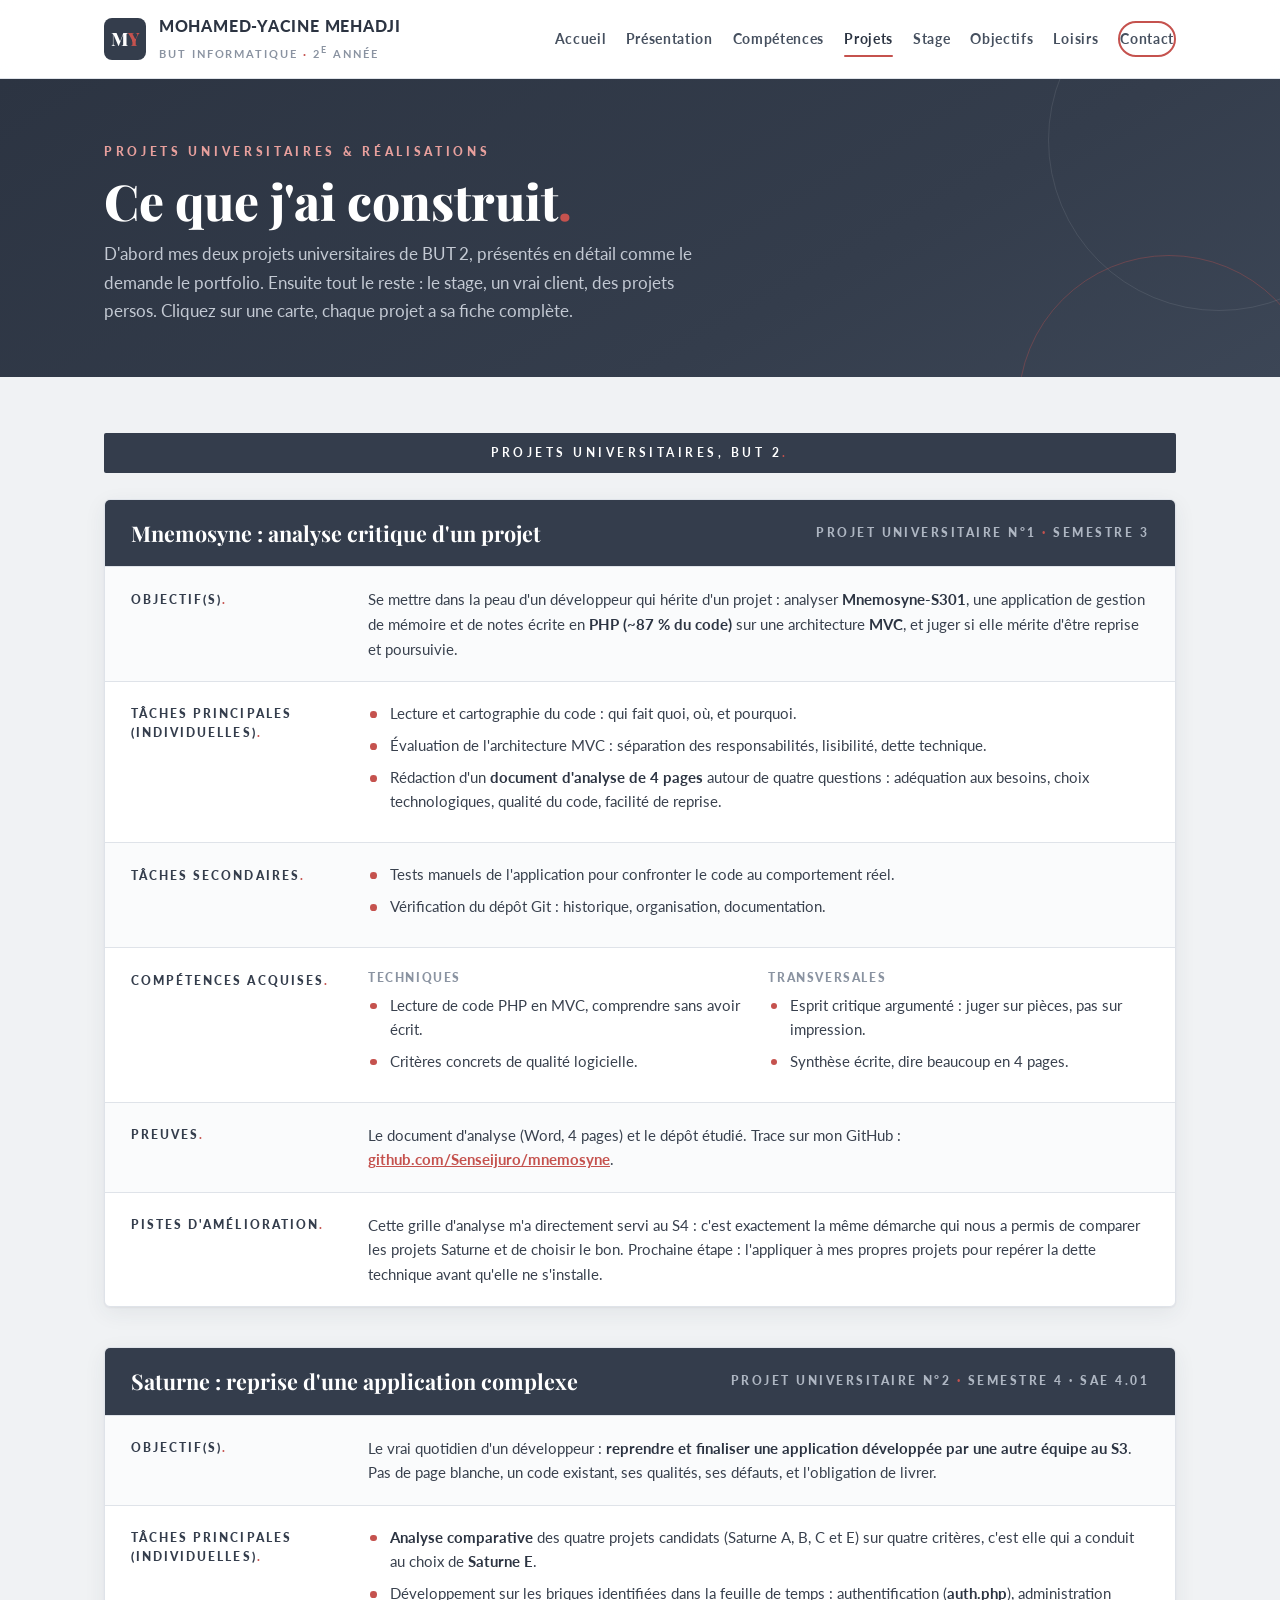
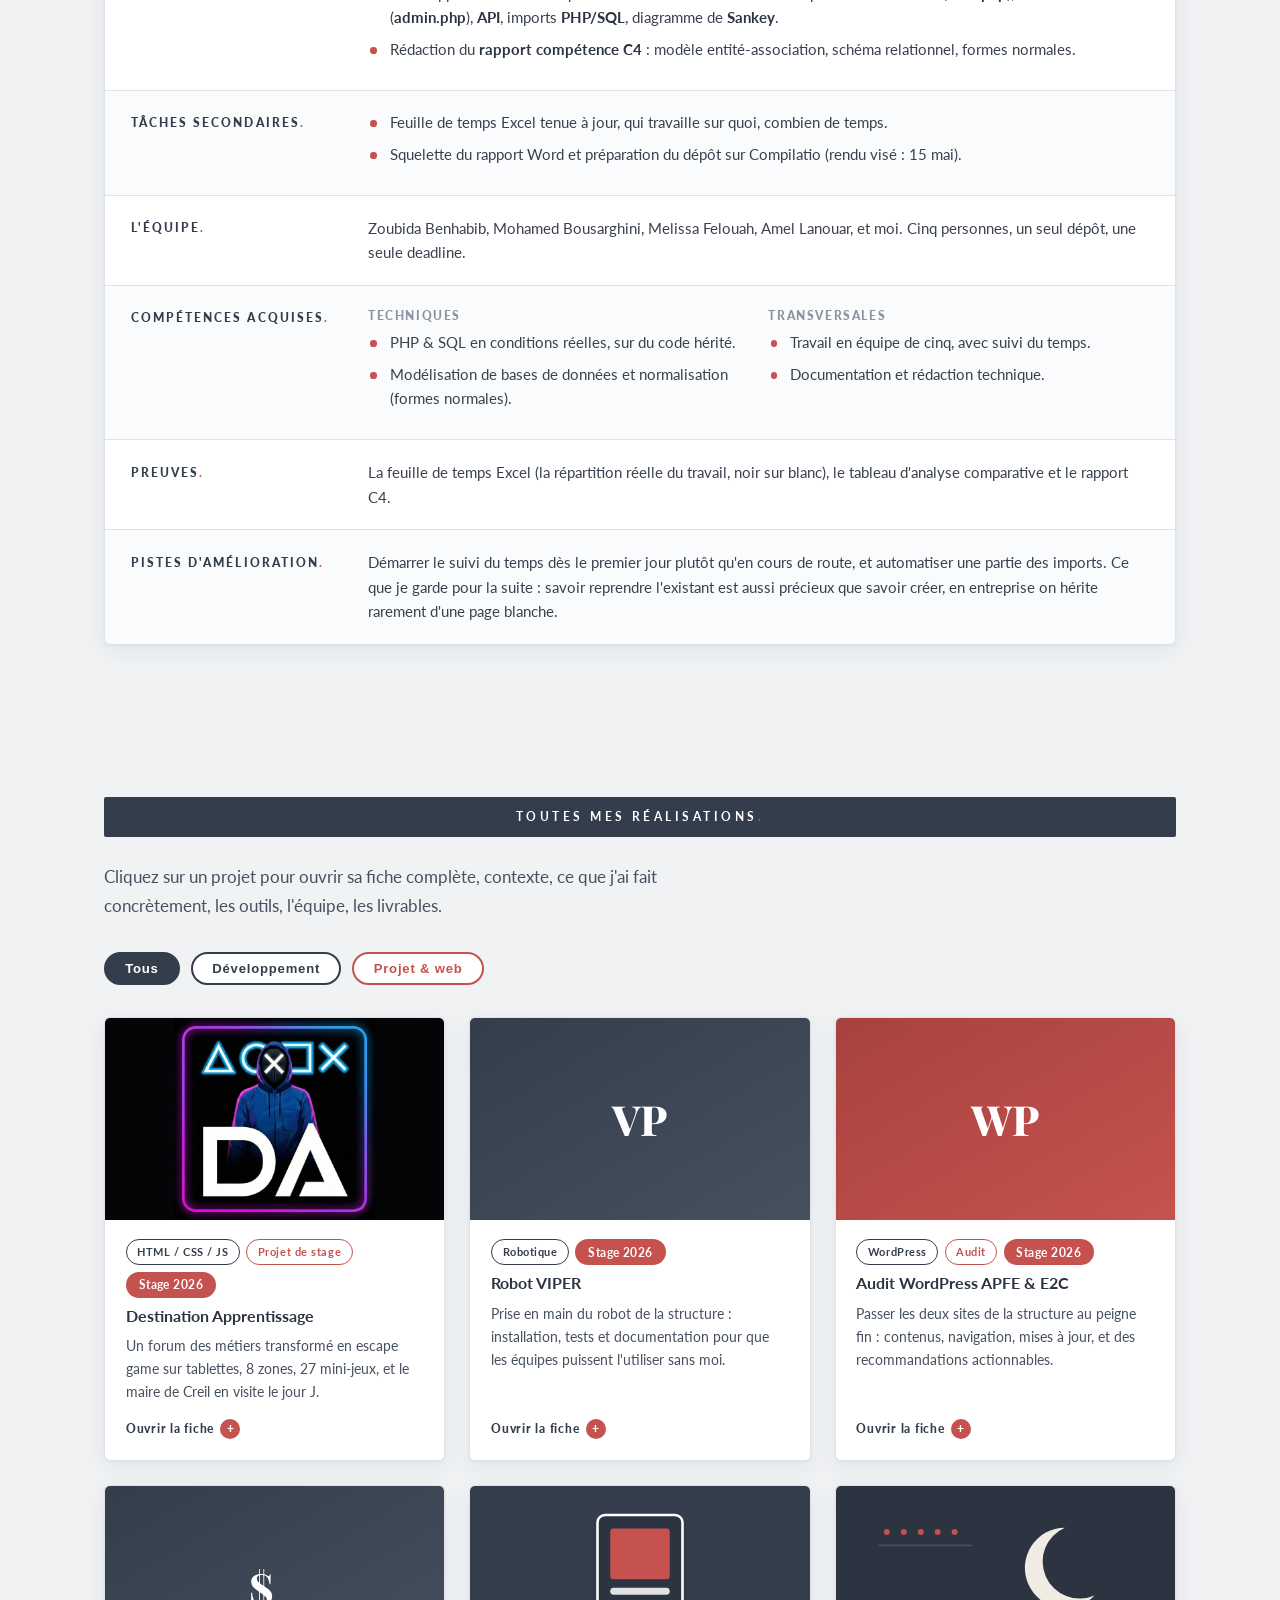
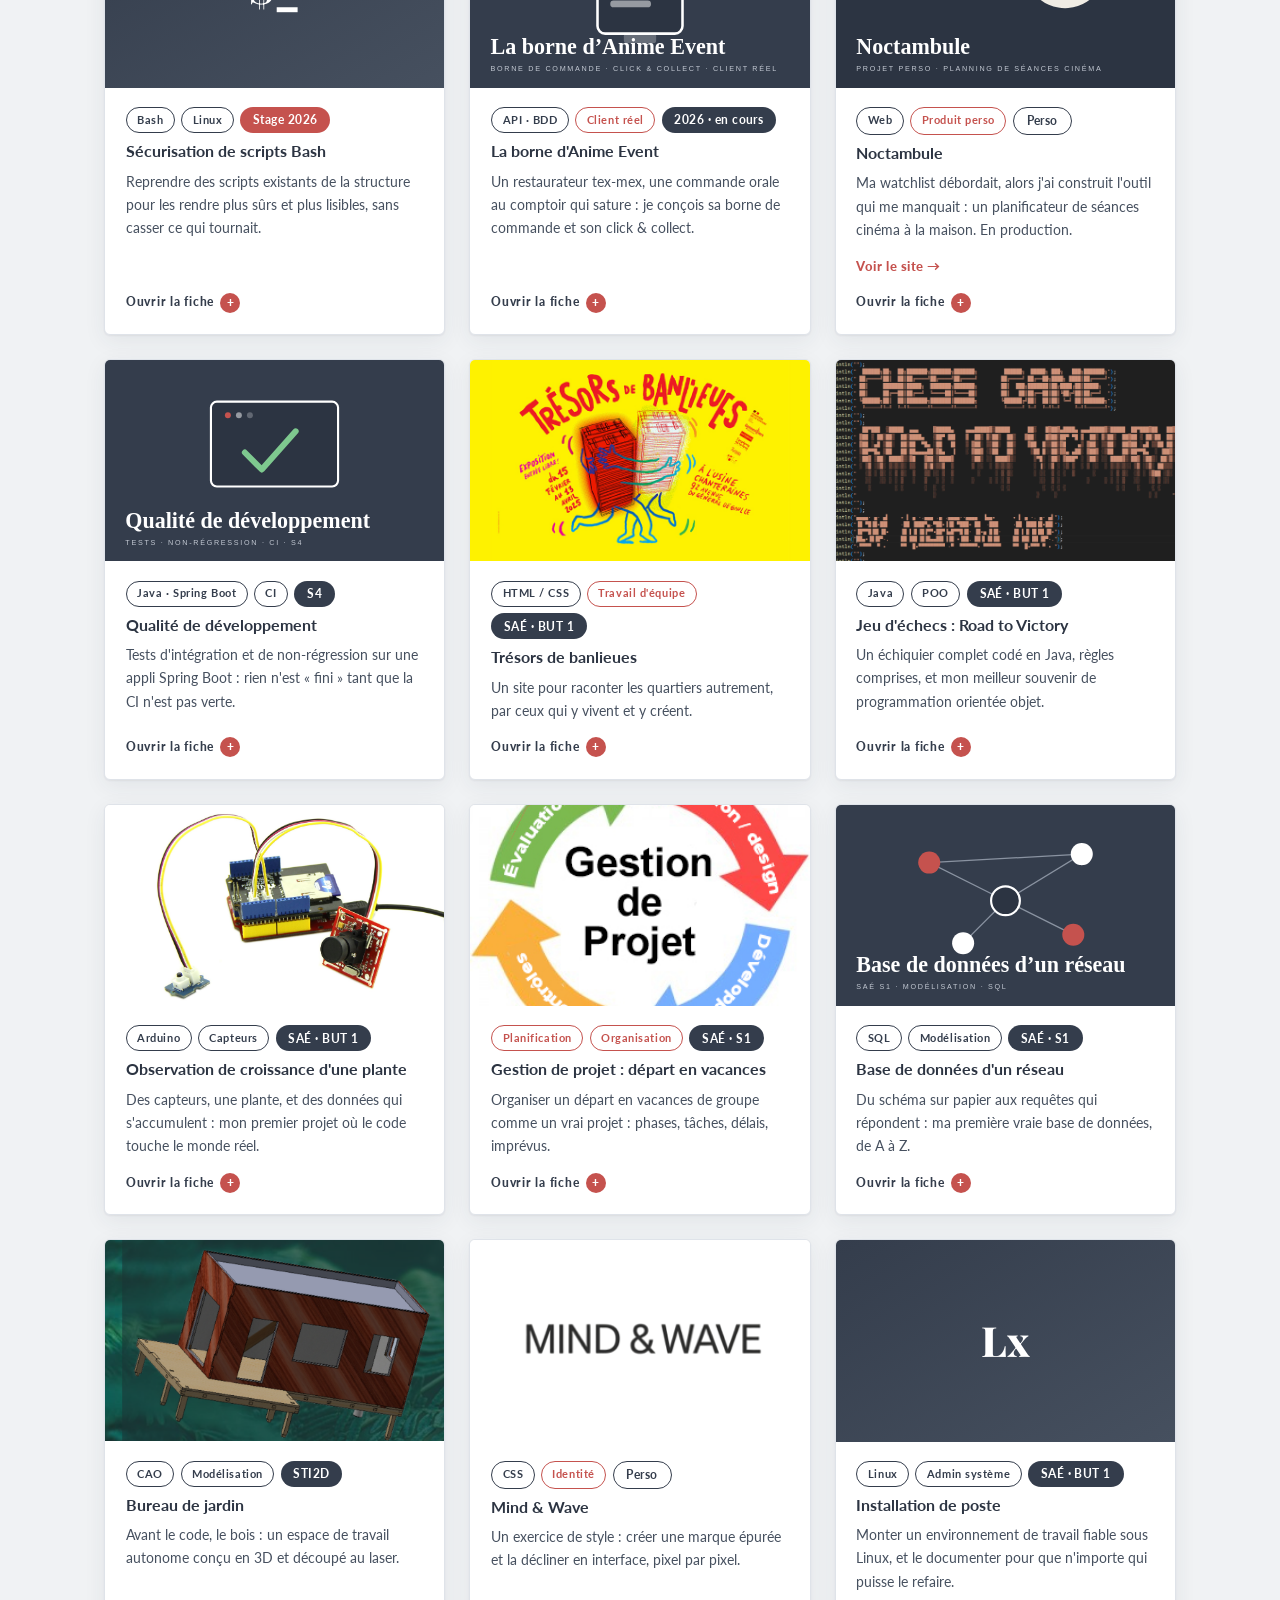
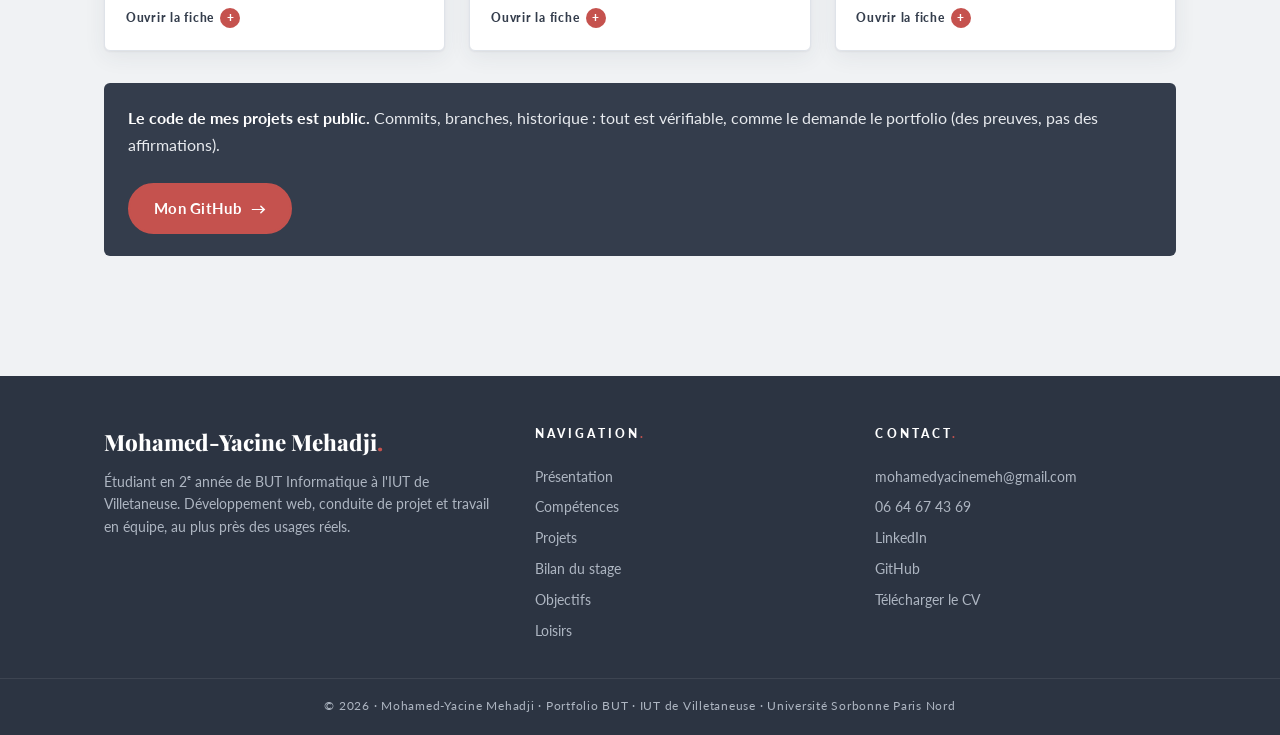
==== pages/projets.html @ 44f33167 "Add files via upload" ====
<!DOCTYPE html>
<html lang="fr">
<head>
  <meta charset="UTF-8">
  <meta name="viewport" content="width=device-width, initial-scale=1.0">
  <title>Projets, Mohamed-Yacine Mehadji</title>
  <meta name="description" content="Projets universitaires de BUT 2 (Mnemosyne, Saturne), stage E2C Destination Apprentissage, projet client Anime Event, Noctambule et toutes les réalisations de Mohamed-Yacine Mehadji.">
  <link rel="icon" type="image/png" href="../assets/img/logo-my.png">
  <link rel="stylesheet" href="../css/base.css">
  <link rel="stylesheet" href="../css/layout.css">
  <link rel="stylesheet" href="../css/pages.css">
</head>
<body data-page="projets">

  <nav class="nav">
    <div class="nav-inner">
      <a class="brand" href="../index.html">
        <span class="brand-mark">M<i>Y</i></span>
        <span>
          <span class="brand-name">MOHAMED-YACINE MEHADJI</span><br>
          <span class="brand-sub">BUT Informatique <em>·</em> 2<sup>e</sup> année</span>
        </span>
      </a>
      <button class="burger" aria-label="Ouvrir le menu"><span></span><span></span><span></span></button>
      <div class="nav-links">
        <a href="../index.html" data-link="accueil">Accueil</a>
        <a href="presentation.html" data-link="presentation">Présentation</a>
        <a href="competences.html" data-link="competences">Compétences</a>
        <a href="projets.html" data-link="projets">Projets</a>
        <a href="stage.html" data-link="stage">Stage</a>
        <a href="objectifs.html" data-link="objectifs">Objectifs</a>
        <a href="loisirs.html" data-link="loisirs">Loisirs</a>
        <a href="contact.html" class="nav-cta" data-link="contact">Contact</a>
      </div>
    </div>
  </nav>

  <header class="page-hero">
    <div class="wrap">
      <p class="eyebrow">Projets universitaires &amp; réalisations</p>
      <h1>Ce que j'ai construit<i>.</i></h1>
      <p class="lede">D'abord mes deux projets universitaires de BUT 2, présentés en détail comme le demande le portfolio. Ensuite tout le reste : le stage, un vrai client, des projets persos. Cliquez sur une carte, chaque projet a sa fiche complète.</p>
    </div>
  </header>

  <!-- ================= PROJETS UNIVERSITAIRES ================= -->
  <section class="section">
    <div class="wrap">
      <div class="bar reveal">Projets universitaires, BUT 2<i>.</i></div>

      <!-- ===== DOSSIER 1, S3 : MNEMOSYNE ===== -->
      <article class="dossier reveal">
        <div class="dossier-head">
          <h3>Mnemosyne : analyse critique d'un projet</h3>
          <span class="meta">Projet universitaire n°1 <i>·</i> Semestre 3</span>
        </div>
        <div class="drow">
          <div class="dlabel">Objectif(s)<i>.</i></div>
          <div class="dval">Se mettre dans la peau d'un développeur qui hérite d'un projet : analyser <b>Mnemosyne-S301</b>, une application de gestion de mémoire et de notes écrite en <b>PHP (~87 % du code)</b> sur une architecture <b>MVC</b>, et juger si elle mérite d'être reprise et poursuivie.</div>
        </div>
        <div class="drow">
          <div class="dlabel">Tâches principales<br>(individuelles)<i>.</i></div>
          <div class="dval">
            <ul class="dots">
              <li>Lecture et cartographie du code : qui fait quoi, où, et pourquoi.</li>
              <li>Évaluation de l'architecture MVC : séparation des responsabilités, lisibilité, dette technique.</li>
              <li>Rédaction d'un <b>document d'analyse de 4 pages</b> autour de quatre questions : adéquation aux besoins, choix technologiques, qualité du code, facilité de reprise.</li>
            </ul>
          </div>
        </div>
        <div class="drow">
          <div class="dlabel">Tâches secondaires<i>.</i></div>
          <div class="dval">
            <ul class="dots">
              <li>Tests manuels de l'application pour confronter le code au comportement réel.</li>
              <li>Vérification du dépôt Git : historique, organisation, documentation.</li>
            </ul>
          </div>
        </div>
        <div class="drow">
          <div class="dlabel">Compétences acquises<i>.</i></div>
          <div class="dval">
            <div class="cols">
              <div>
                <h4>Techniques</h4>
                <ul class="dots">
                  <li>Lecture de code PHP en MVC, comprendre sans avoir écrit.</li>
                  <li>Critères concrets de qualité logicielle.</li>
                </ul>
              </div>
              <div>
                <h4>Transversales</h4>
                <ul class="dots">
                  <li>Esprit critique argumenté : juger sur pièces, pas sur impression.</li>
                  <li>Synthèse écrite, dire beaucoup en 4 pages.</li>
                </ul>
              </div>
            </div>
          </div>
        </div>
        <div class="drow">
          <div class="dlabel">Preuves<i>.</i></div>
          <div class="dval">Le document d'analyse (Word, 4 pages) et le dépôt étudié. Trace sur mon GitHub : <a href="https://github.com/Senseijuro/mnemosyne" target="_blank" rel="noopener" style="color:var(--red); font-weight:700; text-decoration:underline;">github.com/Senseijuro/mnemosyne</a>.</div>
        </div>
        <div class="drow">
          <div class="dlabel">Pistes d'amélioration<i>.</i></div>
          <div class="dval">Cette grille d'analyse m'a directement servi au S4 : c'est exactement la même démarche qui nous a permis de comparer les projets Saturne et de choisir le bon. Prochaine étape : l'appliquer à mes propres projets pour repérer la dette technique avant qu'elle ne s'installe.</div>
        </div>
      </article>

      <!-- ===== DOSSIER 2, S4 : SATURNE ===== -->
      <article class="dossier reveal">
        <div class="dossier-head">
          <h3>Saturne : reprise d'une application complexe</h3>
          <span class="meta">Projet universitaire n°2 <i>·</i> Semestre 4 · SAE 4.01</span>
        </div>
        <div class="drow">
          <div class="dlabel">Objectif(s)<i>.</i></div>
          <div class="dval">Le vrai quotidien d'un développeur : <b>reprendre et finaliser une application développée par une autre équipe au S3</b>. Pas de page blanche, un code existant, ses qualités, ses défauts, et l'obligation de livrer.</div>
        </div>
        <div class="drow">
          <div class="dlabel">Tâches principales<br>(individuelles)<i>.</i></div>
          <div class="dval">
            <!-- À personnaliser : ne garder ici que TES tâches individuelles réelles (cf. feuille de temps) -->
            <ul class="dots">
              <li><b>Analyse comparative</b> des quatre projets candidats (Saturne A, B, C et E) sur quatre critères, c'est elle qui a conduit au choix de <b>Saturne E</b>.</li>
              <li>Développement sur les briques identifiées dans la feuille de temps : authentification (<b>auth.php</b>), administration (<b>admin.php</b>), <b>API</b>, imports <b>PHP/SQL</b>, diagramme de <b>Sankey</b>.</li>
              <li>Rédaction du <b>rapport compétence C4</b> : modèle entité-association, schéma relationnel, formes normales.</li>
            </ul>
          </div>
        </div>
        <div class="drow">
          <div class="dlabel">Tâches secondaires<i>.</i></div>
          <div class="dval">
            <ul class="dots">
              <li>Feuille de temps Excel tenue à jour, qui travaille sur quoi, combien de temps.</li>
              <li>Squelette du rapport Word et préparation du dépôt sur Compilatio (rendu visé : 15 mai).</li>
            </ul>
          </div>
        </div>
        <div class="drow">
          <div class="dlabel">L'équipe<i>.</i></div>
          <div class="dval">Zoubida Benhabib, Mohamed Bousarghini, Melissa Felouah, Amel Lanouar, et moi. Cinq personnes, un seul dépôt, une seule deadline.</div>
        </div>
        <div class="drow">
          <div class="dlabel">Compétences acquises<i>.</i></div>
          <div class="dval">
            <div class="cols">
              <div>
                <h4>Techniques</h4>
                <ul class="dots">
                  <li>PHP &amp; SQL en conditions réelles, sur du code hérité.</li>
                  <li>Modélisation de bases de données et normalisation (formes normales).</li>
                </ul>
              </div>
              <div>
                <h4>Transversales</h4>
                <ul class="dots">
                  <li>Travail en équipe de cinq, avec suivi du temps.</li>
                  <li>Documentation et rédaction technique.</li>
                </ul>
              </div>
            </div>
          </div>
        </div>
        <div class="drow">
          <div class="dlabel">Preuves<i>.</i></div>
          <div class="dval">La feuille de temps Excel (la répartition réelle du travail, noir sur blanc), le tableau d'analyse comparative et le rapport C4.</div>
        </div>
        <div class="drow">
          <div class="dlabel">Pistes d'amélioration<i>.</i></div>
          <div class="dval">Démarrer le suivi du temps dès le premier jour plutôt qu'en cours de route, et automatiser une partie des imports. Ce que je garde pour la suite : savoir reprendre l'existant est aussi précieux que savoir créer, en entreprise on hérite rarement d'une page blanche.</div>
        </div>
      </article>

    </div>
  </section>

  <!-- ================= TOUTES LES RÉALISATIONS ================= -->
  <section class="section">
    <div class="wrap">
      <div class="bar reveal">Toutes mes réalisations<i>.</i></div>
      <p class="lede reveal mb-2">Cliquez sur un projet pour ouvrir sa fiche complète, contexte, ce que j'ai fait concrètement, les outils, l'équipe, les livrables.</p>

      <div class="filters reveal">
        <button class="filter-btn active" data-filter="all">Tous</button>
        <button class="filter-btn" data-filter="info">Développement</button>
        <button class="filter-btn com" data-filter="com">Projet &amp; web</button>
      </div>

      <div class="proj-grid">

        <article class="proj reveal" data-cat="info com" data-modal="m-da">
          <div class="proj-img"><img src="../assets/img/da-logo.jpg" alt="Logo Destination Apprentissage" loading="lazy" style="object-fit:contain; background:#050507;"></div>
          <div class="proj-body">
            <div class="proj-tags"><span class="tag">HTML / CSS / JS</span><span class="tag com">Projet de stage</span><span class="chip red">Stage 2026</span></div>
            <h3>Destination Apprentissage</h3>
            <p>Un forum des métiers transformé en escape game sur tablettes, 8 zones, 27 mini-jeux, et le maire de Creil en visite le jour J.</p>
            <span class="more">Ouvrir la fiche</span>
          </div>
        </article>

        <article class="proj reveal" data-cat="info" data-modal="m-viper">
          <div class="proj-img"><span class="ph">VP</span></div>
          <div class="proj-body">
            <div class="proj-tags"><span class="tag">Robotique</span><span class="chip red">Stage 2026</span></div>
            <h3>Robot VIPER</h3>
            <p>Prise en main du robot de la structure : installation, tests et documentation pour que les équipes puissent l'utiliser sans moi.</p>
            <span class="more">Ouvrir la fiche</span>
          </div>
        </article>

        <article class="proj reveal" data-cat="info com" data-modal="m-audit">
          <div class="proj-img"><span class="ph com">WP</span></div>
          <div class="proj-body">
            <div class="proj-tags"><span class="tag">WordPress</span><span class="tag com">Audit</span><span class="chip red">Stage 2026</span></div>
            <h3>Audit WordPress APFE &amp; E2C</h3>
            <p>Passer les deux sites de la structure au peigne fin : contenus, navigation, mises à jour, et des recommandations actionnables.</p>
            <span class="more">Ouvrir la fiche</span>
          </div>
        </article>

        <article class="proj reveal" data-cat="info" data-modal="m-bash">
          <div class="proj-img"><span class="ph">$_</span></div>
          <div class="proj-body">
            <div class="proj-tags"><span class="tag">Bash</span><span class="tag">Linux</span><span class="chip red">Stage 2026</span></div>
            <h3>Sécurisation de scripts Bash</h3>
            <p>Reprendre des scripts existants de la structure pour les rendre plus sûrs et plus lisibles, sans casser ce qui tournait.</p>
            <span class="more">Ouvrir la fiche</span>
          </div>
        </article>

        <article class="proj reveal" data-cat="info com" data-modal="m-borne">
          <div class="proj-img"><img src="../assets/img/covers/borne-anime-event.svg" alt="Visuel du projet de borne de commande Anime Event" loading="lazy"></div>
          <div class="proj-body">
            <div class="proj-tags"><span class="tag">API · BDD</span><span class="tag com">Client réel</span><span class="chip">2026 · en cours</span></div>
            <h3>La borne d'Anime Event</h3>
            <p>Un restaurateur tex-mex, une commande orale au comptoir qui sature : je conçois sa borne de commande et son click &amp; collect.</p>
            <span class="more">Ouvrir la fiche</span>
          </div>
        </article>

        <article class="proj reveal" data-cat="info com" data-modal="m-noctambule">
          <div class="proj-img"><img src="../assets/img/covers/noctambule.svg" alt="Visuel du projet Noctambule" loading="lazy"></div>
          <div class="proj-body">
            <div class="proj-tags"><span class="tag">Web</span><span class="tag com">Produit perso</span><span class="chip ghost">Perso</span></div>
            <h3>Noctambule</h3>
            <p>Ma watchlist débordait, alors j'ai construit l'outil qui me manquait : un planificateur de séances cinéma à la maison. En production.</p>
            <div class="proj-links"><a href="https://noctambule.netlify.app/" target="_blank" rel="noopener">Voir le site →</a></div>
            <span class="more">Ouvrir la fiche</span>
          </div>
        </article>

        <article class="proj reveal" data-cat="info" data-modal="m-qualite">
          <div class="proj-img"><img src="../assets/img/covers/qualite-dev.svg" alt="Visuel du module qualité de développement" loading="lazy"></div>
          <div class="proj-body">
            <div class="proj-tags"><span class="tag">Java · Spring Boot</span><span class="tag">CI</span><span class="chip">S4</span></div>
            <h3>Qualité de développement</h3>
            <p>Tests d'intégration et de non-régression sur une appli Spring Boot : rien n'est « fini » tant que la CI n'est pas verte.</p>
            <span class="more">Ouvrir la fiche</span>
          </div>
        </article>

        <article class="proj reveal" data-cat="info com" data-modal="m-tresors">
          <div class="proj-img"><img src="../assets/img/tresors-banlieues.jpg" alt="Affiche du projet Trésors de banlieues" loading="lazy"></div>
          <div class="proj-body">
            <div class="proj-tags"><span class="tag">HTML / CSS</span><span class="tag com">Travail d'équipe</span><span class="chip">SAÉ · BUT 1</span></div>
            <h3>Trésors de banlieues</h3>
            <p>Un site pour raconter les quartiers autrement, par ceux qui y vivent et y créent.</p>
            <span class="more">Ouvrir la fiche</span>
          </div>
        </article>

        <article class="proj reveal" data-cat="info" data-modal="m-echecs">
          <div class="proj-img"><img src="../assets/img/jeu-echecs.png" alt="Écran du jeu d'échecs Chess Game Road to Victory" loading="lazy"></div>
          <div class="proj-body">
            <div class="proj-tags"><span class="tag">Java</span><span class="tag">POO</span><span class="chip">SAÉ · BUT 1</span></div>
            <h3>Jeu d'échecs : Road to Victory</h3>
            <p>Un échiquier complet codé en Java, règles comprises, et mon meilleur souvenir de programmation orientée objet.</p>
            <span class="more">Ouvrir la fiche</span>
          </div>
        </article>

        <article class="proj reveal" data-cat="info" data-modal="m-arduino">
          <div class="proj-img"><img src="../assets/img/arduino-plante.jpg" alt="Montage Arduino du projet d'observation de croissance" loading="lazy"></div>
          <div class="proj-body">
            <div class="proj-tags"><span class="tag">Arduino</span><span class="tag">Capteurs</span><span class="chip">SAÉ · BUT 1</span></div>
            <h3>Observation de croissance d'une plante</h3>
            <p>Des capteurs, une plante, et des données qui s'accumulent : mon premier projet où le code touche le monde réel.</p>
            <span class="more">Ouvrir la fiche</span>
          </div>
        </article>

        <article class="proj reveal" data-cat="com" data-modal="m-gestion">
          <div class="proj-img"><img src="../assets/img/gestion-projet.jpg" alt="Cycle de gestion de projet" loading="lazy"></div>
          <div class="proj-body">
            <div class="proj-tags"><span class="tag com">Planification</span><span class="tag com">Organisation</span><span class="chip">SAÉ · S1</span></div>
            <h3>Gestion de projet : départ en vacances</h3>
            <p>Organiser un départ en vacances de groupe comme un vrai projet : phases, tâches, délais, imprévus.</p>
            <span class="more">Ouvrir la fiche</span>
          </div>
        </article>

        <article class="proj reveal" data-cat="info" data-modal="m-bdd">
          <div class="proj-img"><img src="../assets/img/covers/bdd-reseau.svg" alt="Visuel du projet base de données d'un réseau" loading="lazy"></div>
          <div class="proj-body">
            <div class="proj-tags"><span class="tag">SQL</span><span class="tag">Modélisation</span><span class="chip">SAÉ · S1</span></div>
            <h3>Base de données d'un réseau</h3>
            <p>Du schéma sur papier aux requêtes qui répondent : ma première vraie base de données, de A à Z.</p>
            <span class="more">Ouvrir la fiche</span>
          </div>
        </article>

        <article class="proj reveal" data-cat="info" data-modal="m-bureau">
          <div class="proj-img"><img src="../assets/img/bureau-jardin.png" alt="Modélisation 3D du bureau de jardin" loading="lazy"></div>
          <div class="proj-body">
            <div class="proj-tags"><span class="tag">CAO</span><span class="tag">Modélisation</span><span class="chip">STI2D</span></div>
            <h3>Bureau de jardin</h3>
            <p>Avant le code, le bois : un espace de travail autonome conçu en 3D et découpé au laser.</p>
            <span class="more">Ouvrir la fiche</span>
          </div>
        </article>

        <article class="proj reveal" data-cat="info com" data-modal="m-mw">
          <div class="proj-img"><img src="../assets/img/mind-and-wave.png" alt="Logo du projet Mind and Wave" loading="lazy" style="object-fit:contain; padding:1.6rem; background:#fff;"></div>
          <div class="proj-body">
            <div class="proj-tags"><span class="tag">CSS</span><span class="tag com">Identité</span><span class="chip ghost">Perso</span></div>
            <h3>Mind &amp; Wave</h3>
            <p>Un exercice de style : créer une marque épurée et la décliner en interface, pixel par pixel.</p>
            <span class="more">Ouvrir la fiche</span>
          </div>
        </article>

        <article class="proj reveal" data-cat="info" data-modal="m-poste">
          <div class="proj-img"><span class="ph">Lx</span></div>
          <div class="proj-body">
            <div class="proj-tags"><span class="tag">Linux</span><span class="tag">Admin système</span><span class="chip">SAÉ · BUT 1</span></div>
            <h3>Installation de poste</h3>
            <p>Monter un environnement de travail fiable sous Linux, et le documenter pour que n'importe qui puisse le refaire.</p>
            <span class="more">Ouvrir la fiche</span>
          </div>
        </article>

      </div>

      <div class="note-slate reveal mt-2" style="display:flex; gap:1.5rem; align-items:center; justify-content:space-between; flex-wrap:wrap;">
        <p style="font-size:1.02rem;"><strong>Le code de mes projets est public.</strong> Commits, branches, historique : tout est vérifiable, comme le demande le portfolio (des preuves, pas des affirmations).</p>
        <a class="btn red" href="https://github.com/Senseijuro" target="_blank" rel="noopener">Mon GitHub <span class="arrow">→</span></a>
      </div>
    </div>
  </section>

  <!-- ============================================================
       FICHES DÉTAILLÉES
       ============================================================ -->

  <!-- ===== DA ===== -->
  <div class="overlay" id="m-da" role="dialog" aria-modal="true" aria-label="Fiche Destination Apprentissage">
    <div class="modal">
      <button class="modal-close" aria-label="Fermer">×</button>
      <div class="modal-head">
        <p class="eyebrow">Stage de BUT 2 · projet principal</p>
        <h3>Destination Apprentissage : « Calamari Game »</h3>
        <div class="flex"><span class="chip red">26 janv → 20 mars 2026</span><span class="chip">E2C Ouest Som'Oise · Creil</span><span class="chip ghost">8 semaines · ~35 h/sem</span></div>
      </div>
      <div class="modal-cover"><img src="../assets/img/da-logo.jpg" alt="Logo Destination Apprentissage" style="object-fit:contain; object-position:center; background:#050507;"></div>
      <div class="modal-body">
        <div class="drow">
          <div class="dlabel">Le contexte<i>.</i></div>
          <div class="dval">Stage à l'<b>E2C Ouest Som'Oise</b> (38 rue du Maréchal de Lattre de Tassigny, 60100 Creil), un dispositif porté par l'<b>APFE</b>, sous la responsabilité de <b>François Corbeau</b>, mon maître de stage. La commande : faire d'un forum des métiers classique un moment dont les élèves se souviennent vraiment.</div>
        </div>
        <div class="drow">
          <div class="dlabel">Le jeu<i>.</i></div>
          <div class="dval">Un escape game numérique sur tablettes inspiré de <i>Squid Game</i> : <b>9 univers de jeu</b> développés (un par filière, chacun avec son thème de film) et <b>27 épreuves</b> au total. Dans chaque zone : 3 épreuves en 2 minutes chrono, les épreuves 1 et 3 font découvrir le métier, l'épreuve 2 est un pur mini-jeu (drag &amp; drop, memory, tap chrono, puzzle taquin, vrai/faux...). Aucune zone ne réutilise la mécanique d'une autre. Avec un système de jetons, un coffre-fort de fin, une « Prison », des Jokers et un Kahoot final pour départager tout le monde.</div>
        </div>
        <div class="drow">
          <div class="dlabel">La vidéo<i>.</i></div>
          <div class="dval">La vidéo de présentation du projet, réalisée pour l'événement. Mieux qu'un long discours :
            <div class="vid"><video controls preload="metadata" poster="../assets/img/da-logo.jpg"><source src="../assets/video/teaser-da.mp4" type="video/mp4">Votre navigateur ne lit pas les vidéos. <a href="../assets/video/teaser-da.mp4">Télécharger la vidéo</a>.</video></div>
          </div>
        </div>
        <div class="drow">
          <div class="dlabel">Côté technique<i>.</i></div>
          <div class="dval">HTML / CSS / JavaScript sous VS Code, versionnement <b>Git/GitHub</b>, déploiement <b>Netlify</b>, adresse mail professionnelle OVH. Coordination de l'équipe via WhatsApp et Discord. Et le jour J, panne du Wi-Fi du lycée : bascule du jeu en <b>hébergement local</b>, les élèves n'ont rien vu.</div>
        </div>
        <div class="drow">
          <div class="dlabel">Les missions annexes<i>.</i></div>
          <div class="dval">
            <ul class="dots">
              <li>Logo et identité visuelle du jeu, plan d'aménagement des espaces sur Draw.io.</li>
              <li>Audit des sites WordPress de l'APFE et de l'E2C.</li>
              <li>Affiches et QR codes, vidéo teaser de l'événement.</li>
              <li>Sécurisation de scripts Bash, prise en main du robot VIPER, inventaire du matériel.</li>
            </ul>
          </div>
        </div>
        <div class="drow">
          <div class="dlabel">L'équipe<i>.</i></div>
          <div class="dval">Côté E2C : Steve Geba, Karine Lavigne, Sandrine Consul. Côté Service Jeunesse de Creil : Saïd Jatioui et Wilfried Moncy en duo, Guy Edjam à la conception, Sonia Bensissaadi et Carole Hachon. Mon maître de stage : François Corbeau (APFE, <a href="mailto:f.corbeau@apfe.fr" style="color:var(--red); font-weight:700;">f.corbeau@apfe.fr</a>).</div>
        </div>
        <div class="drow">
          <div class="dlabel">Le jour J<i>.</i></div>
          <div class="dval">Le <b>31 mars 2026 au lycée Jules Uhry</b> de Creil, devant les élèves et les partenaires, suivi d'une cérémonie de remerciement. Et une fierté : le maire de Creil, <b>Omar Yaqoob</b>, a choisi notre forum pour sa première sortie officielle.
            <div class="press">
              <span class="pico">«»</span>
              <p><b>Le projet dans la presse,</b> <a href="https://www.oisehebdo.fr/2026/04/03/creil-le-maire-omar-yaqoob-a-reserve-sa-premiere-sortie-officielle-au-forum-de-lapprentissage-a-jules-uhry/" target="_blank" rel="noopener">Oise Hebdo, 3 avril 2026</a> : le maire de Creil en visite au forum de l'apprentissage à Jules Uhry.</p>
            </div>
          </div>
        </div>
        <div class="drow">
          <div class="dlabel">Jouez-y<i>.</i></div>
          <div class="dval">Les 9 univers sont toujours en ligne. Voici les liens, libre à vous de jouer :
            <div class="play-grid">
              <a class="play" href="https://missionmpossible.netlify.app/" target="_blank" rel="noopener"><b>Mission Impossible</b><span>BTP</span></a>
              <a class="play" href="https://customskings.netlify.app/" target="_blank" rel="noopener"><b>Custom Kings</b><span>Mécanique / Industrie</span></a>
              <a class="play" href="https://soscargo.netlify.app/index.html" target="_blank" rel="noopener"><b>SOS Cargo</b><span>Logistique</span></a>
              <a class="play" href="https://unmorceaudesucre.netlify.app/" target="_blank" rel="noopener"><b>Un Morceau de Sucre</b><span>Aide à la personne</span></a>
              <a class="play" href="https://lacoloda.netlify.app/index.html" target="_blank" rel="noopener"><b>La Colo</b><span>Animation</span></a>
              <a class="play" href="https://labrigade.netlify.app/" target="_blank" rel="noopener"><b>La Brigade</b><span>Restauration / Hôtellerie</span></a>
              <a class="play" href="https://fashionbeautyda.netlify.app/" target="_blank" rel="noopener"><b>Fashion Beauty</b><span>Esthétique fleurie</span></a>
              <a class="play" href="https://fashioncouture.netlify.app/" target="_blank" rel="noopener"><b>Fashion Couture</b><span>Maroquinerie</span></a>
              <a class="play" href="https://dataadmin.netlify.app/" target="_blank" rel="noopener"><b>DATA ADMIN</b><span>Numérique · Maître du Jeu</span></a>
            </div>
          </div>
        </div>
        <div class="drow">
          <div class="dlabel">Les documents<i>.</i></div>
          <div class="dval">Tout ce que j'ai produit autour du jeu, en téléchargement :
            <div class="doc-list">
              <a href="../assets/docs/da/bilan-realisations-da.pdf" download>Bilan complet des réalisations</a>
              <a href="../assets/docs/da/guide-partenaires-da.pdf" download>Guide d'utilisation partenaires</a>
              <a href="../assets/docs/da/questions-reponses-da.pdf" download>Questions / Réponses (toutes zones)</a>
              <a href="../assets/docs/da/plan-salles-da.pdf" download>Plan d'aménagement des salles</a>
              <a href="../assets/docs/da/liens-zones-da.pdf" download>Liens d'accès par zone</a>
              <a href="../assets/docs/da/qr-liens-da.pdf" download>Page QR code</a>
            </div>
            <p class="small" style="margin-top:.6rem;">Petite précision : les adresses imprimées dans ces documents étaient celles du jour J et ne sont plus valides. Les liens à jour sont ceux de la section au-dessus.</p>
          </div>
        </div>
        <div class="drow">
          <div class="dlabel">Livrables<i>.</i></div>
          <div class="dval">Le jeu lui-même (déployé et joué), le rapport de stage PDF et la présentation de soutenance (20 slides). <span class="small">Galerie photos de l'événement : bientôt ici.</span></div>
        </div>
      </div>
    </div>
  </div>

  <!-- ===== VIPER ===== -->
  <div class="overlay" id="m-viper" role="dialog" aria-modal="true" aria-label="Fiche robot VIPER">
    <div class="modal">
      <button class="modal-close" aria-label="Fermer">×</button>
      <div class="modal-head">
        <p class="eyebrow">Mission annexe du stage · E2C Ouest Som'Oise</p>
        <h3>Robot VIPER</h3>
        <div class="flex"><span class="chip">Robotique</span><span class="chip red">Stage 2026</span></div>
      </div>
      <div class="modal-body">
        <div class="drow">
          <div class="dlabel">La mission<i>.</i></div>
          <div class="dval">L'E2C disposait d'un robot VIPER que personne n'exploitait vraiment. On m'a confié sa prise en main : comprendre comment il fonctionne, le faire tourner, et surtout le rendre utilisable par les équipes après mon départ.</div>
        </div>
        <div class="drow">
          <div class="dlabel">Ce que j'ai fait<i>.</i></div>
          <div class="dval">
            <!-- À personnaliser : précise les manipulations exactes faites avec le robot -->
            <ul class="dots">
              <li>Installation et configuration du robot, tests de fonctionnement.</li>
              <li>Exploration des possibilités d'usage pour la structure.</li>
              <li>Documentation d'utilisation simple, pensée pour des non-techniciens.</li>
            </ul>
          </div>
        </div>
        <div class="drow">
          <div class="dlabel">Ce que j'en retire<i>.</i></div>
          <div class="dval">Apprendre seul sur un matériel inconnu, sans tuto tout fait. C'est exactement le genre de situation qu'on retrouve en entreprise : débrouille, méthode, et transmission.</div>
        </div>
      </div>
    </div>
  </div>

  <!-- ===== AUDIT WORDPRESS ===== -->
  <div class="overlay" id="m-audit" role="dialog" aria-modal="true" aria-label="Fiche audit WordPress">
    <div class="modal">
      <button class="modal-close" aria-label="Fermer">×</button>
      <div class="modal-head">
        <p class="eyebrow">Mission annexe du stage · E2C Ouest Som'Oise</p>
        <h3>Audit WordPress APFE &amp; E2C</h3>
        <div class="flex"><span class="chip">WordPress</span><span class="chip red">Communication digitale</span></div>
      </div>
      <div class="modal-body">
        <div class="drow">
          <div class="dlabel">La mission<i>.</i></div>
          <div class="dval">Auditer les sites WordPress de l'APFE et de l'E2C : deux vitrines essentielles pour des structures qui vivent de leur visibilité auprès des jeunes, des familles et des partenaires.</div>
        </div>
        <div class="drow">
          <div class="dlabel">Ce que j'ai regardé<i>.</i></div>
          <div class="dval">
            <ul class="dots">
              <li>Les contenus : pages à jour ou non, informations manquantes, clarté du parcours visiteur.</li>
              <li>La technique : mises à jour, extensions, vitesse de chargement.</li>
              <li>La communication digitale au sens large, réseaux sociaux compris.</li>
            </ul>
          </div>
        </div>
        <div class="drow">
          <div class="dlabel">Le livrable<i>.</i></div>
          <div class="dval">Des recommandations concrètes et priorisées, formulées pour être actionnables par l'équipe. Un audit qui ne sert à rien s'il finit dans un tiroir : celui-là était fait pour être appliqué.</div>
        </div>
        <div class="drow">
          <div class="dlabel">Ce que j'en retire<i>.</i></div>
          <div class="dval">Analyser un site existant, repérer ce qui cloche et proposer des correctifs priorisés : un travail d'audit technique très formateur, qui m'a appris à regarder un site avec un œil critique plutôt que de simple utilisateur.</div>
        </div>
      </div>
    </div>
  </div>

  <!-- ===== BASH ===== -->
  <div class="overlay" id="m-bash" role="dialog" aria-modal="true" aria-label="Fiche scripts Bash">
    <div class="modal">
      <button class="modal-close" aria-label="Fermer">×</button>
      <div class="modal-head">
        <p class="eyebrow">Mission annexe du stage · E2C Ouest Som'Oise</p>
        <h3>Sécurisation de scripts Bash</h3>
        <div class="flex"><span class="chip">Bash</span><span class="chip">Linux</span></div>
      </div>
      <div class="modal-body">
        <div class="drow">
          <div class="dlabel">La mission<i>.</i></div>
          <div class="dval">La structure utilisait des scripts Bash écrits au fil du temps, qui tournaient mais sans filet. Ma mission : les reprendre, les sécuriser et les documenter, sans rien casser de ce qui fonctionnait.</div>
        </div>
        <div class="drow">
          <div class="dlabel">Ce que j'ai fait<i>.</i></div>
          <div class="dval">
            <!-- À personnaliser : précise les scripts concernés et les corrections apportées -->
            <ul class="dots">
              <li>Relecture complète des scripts existants pour comprendre ce qu'ils font vraiment.</li>
              <li>Sécurisation : gestion des erreurs, vérifications avant exécution, permissions.</li>
              <li>Commentaires et documentation pour que le prochain s'y retrouve.</li>
            </ul>
          </div>
        </div>
        <div class="drow">
          <div class="dlabel">Ce que j'en retire<i>.</i></div>
          <div class="dval">Toucher à du code en production, ça apprend la prudence. On teste, on sauvegarde, on documente. Une rigueur qui me sert partout depuis.</div>
        </div>
      </div>
    </div>
  </div>

  <!-- ===== BORNE ANIME EVENT =====
  <div class="overlay" id="m-borne" role="dialog" aria-modal="true" aria-label="Fiche borne Anime Event">
    <div class="modal">
      <button class="modal-close" aria-label="Fermer">×</button>
      <div class="modal-head">
        <p class="eyebrow">Projet client · en cours</p>
        <h3>La borne d'Anime Event</h3>
        <div class="flex"><span class="chip">Restauration tex-mex</span><span class="chip red">Mise en service visée : 1er – 9 mai 2026</span></div>
      </div>
      <div class="modal-cover"><img src="../assets/img/covers/borne-anime-event.svg" alt=""></div>
      <div class="modal-body">
        <div class="drow">
          <div class="dlabel">La demande<i>.</i></div>
          <div class="dval">Brahim, le gérant d'<b>Anime Event</b>, prend toutes ses commandes à l'oral au comptoir. Aux heures de pointe, ça sature : files d'attente, erreurs, stress. Il m'a demandé de concevoir un <b>système de prise de commande</b> qui tienne la charge.</div>
        </div>
        <div class="drow">
          <div class="dlabel">Le système<i>.</i></div>
          <div class="dval">
            <ul class="dots">
              <li><b>Trois briques :</b> une borne tactile de commande, une API avec sa base de données, et un écran cuisine pour suivre les commandes.</li>
              <li><b>La priorité absolue :</b> le click &amp; collect, un QR code, le client commande depuis son téléphone, paie en ligne et reçoit un SMS quand c'est prêt.</li>
            </ul>
          </div>
        </div>
        <div class="drow">
          <div class="dlabel">Les choix techniques<i>.</i></div>
          <div class="dval">Application web responsive, <b>API REST</b>, base <b>MySQL/MariaDB ou PostgreSQL</b>, et un serveur <b>100 % local</b>, pas question de dépendre d'un Wi-Fi public dans un restaurant. Le TPE serait couplé directement à la borne.</div>
        </div>
        <div class="drow">
          <div class="dlabel">Livrables<i>.</i></div>
          <div class="dval">Un <b>cahier des charges</b> Word passé de la V1 à la V3 (V2 datée du 24 avril 2026), c'est lui qui cadre tout, le schéma Draw.io du parcours de commande, et la grille tarifaire PDF.</div>
        </div>
        <div class="drow">
          <div class="dlabel">Encore à trancher<i>.</i></div>
          <div class="dval">Tablette ou borne fixe ? Paiement au TPE ou au comptoir ? Connexion Internet ou pas du tout ? Trois arbitrages qui changent le budget et l'expérience, et c'est au client de décider, pas à moi.</div>
        </div>
        <div class="drow">
          <div class="dlabel">Ce que ça m'apprend<i>.</i></div>
          <div class="dval">Un vrai client, un vrai besoin, de vrais compromis entre l'idéal et le budget. Écouter, reformuler, chiffrer, documenter, puis traduire tout ça en spécifications techniques : c'est le quotidien d'un développeur face à un commanditaire.</div>
        </div>
      </div>
    </div>
  </div>

  <!-- ===== NOCTAMBULE ===== -->
  <div class="overlay" id="m-noctambule" role="dialog" aria-modal="true" aria-label="Fiche Noctambule">
    <div class="modal">
      <button class="modal-close" aria-label="Fermer">×</button>
      <div class="modal-head">
        <p class="eyebrow">Projet personnel</p>
        <h3>Noctambule</h3>
        <div class="flex"><span class="chip ghost">Développé par mes soins</span><span class="chip red">En production</span></div>
      </div>
      <div class="modal-cover"><img src="../assets/img/covers/noctambule.svg" alt=""></div>
      <div class="modal-body">
        <div class="drow">
          <div class="dlabel">L'idée<i>.</i></div>
          <div class="dval">Je regarde beaucoup de films, et ma watchlist débordait de partout, des titres notés dans trois applis différentes, des « à voir absolument » jamais vus. Plutôt que de chercher l'outil parfait, je l'ai construit.</div>
        </div>
        <div class="drow">
          <div class="dlabel">Ce qu'elle fait<i>.</i></div>
          <div class="dval">
            <!-- À personnaliser : ajuste les fonctionnalités exactes de ta version -->
            <ul class="dots">
              <li>Une <b>watchlist</b> centralisée : tout ce que je veux voir, au même endroit.</li>
              <li>Un <b>planning de séances</b> : je cale mes films sur la semaine, comme des rendez-vous.</li>
              <li>Le suivi : vu / à voir / en cours, pour ne plus jamais perdre le fil d'une saga.</li>
            </ul>
          </div>
        </div>
        <div class="drow">
          <div class="dlabel">Où en est le projet<i>.</i></div>
          <div class="dval">Le site est <b>en production</b> et je continue de le faire évoluer : <a href="https://noctambule.netlify.app/" target="_blank" rel="noopener" style="color:var(--red); font-weight:700; text-decoration:underline;">noctambule.netlify.app</a>.</div>
        </div>
        <div class="drow">
          <div class="dlabel">Pourquoi j'en parle ici<i>.</i></div>
          <div class="dval">Parce que c'est le projet qui me ressemble le plus : un besoin réel, un outil pensé pour un utilisateur (moi, puis mes proches), une interface soignée. Partir d'un besoin concret et le transformer en application qui tourne, c'est exactement ce qui me plaît dans le développement.</div>
        </div>
      </div>
    </div>
  </div>

  <!-- ===== QUALITÉ DE DÉVELOPPEMENT ===== -->
  <div class="overlay" id="m-qualite" role="dialog" aria-modal="true" aria-label="Fiche qualité de développement">
    <div class="modal">
      <button class="modal-close" aria-label="Fermer">×</button>
      <div class="modal-head">
        <p class="eyebrow">Module de BUT 2 · Semestre 4</p>
        <h3>Qualité de développement : tests logiciels</h3>
        <div class="flex"><span class="chip">Java · Spring Boot</span><span class="chip red">CI au vert</span><span class="chip ghost">En binôme</span></div>
      </div>
      <div class="modal-cover"><img src="../assets/img/covers/qualite-dev.svg" alt=""></div>
      <div class="modal-body">
        <div class="drow">
          <div class="dlabel">Le principe<i>.</i></div>
          <div class="dval">À chaque nouveau composant intégré dans une application Java Spring Boot, vérifier <b>automatiquement</b> que tout ce qui marchait avant marche encore. C'est ça, les tests de non-régression, et c'est ce qui sépare un projet d'étudiant d'un produit fiable.</div>
        </div>
        <div class="drow">
          <div class="dlabel">Ce que j'ai fait<i>.</i></div>
          <div class="dval">
            <ul class="dots">
              <li>Appropriation du projet fourni : clonage, migration vers notre propre dépôt, configuration du binôme.</li>
              <li>Écriture des programmes de test du <b>TD1 et des TP1 à TP3</b>, intégration des composants un par un.</li>
              <li>Mise en place de l'<b>intégration continue</b> : le pipeline doit rester vert à chaque livraison.</li>
              <li>Reste à faire : la mesure de couverture de code avec <b>JaCoCo</b> (TP4).</li>
            </ul>
          </div>
        </div>
        <div class="drow">
          <div class="dlabel">Preuves<i>.</i></div>
          <div class="dval">Tout l'historique est public : <a href="https://github.com/Senseijuro/test1" target="_blank" rel="noopener" style="color:var(--red); font-weight:700; text-decoration:underline;">github.com/Senseijuro/test1</a>.</div>
        </div>
        <div class="drow">
          <div class="dlabel">Ce que j'en retire<i>.</i></div>
          <div class="dval">Une habitude mentale plus qu'une technique : <b>mesurer avant d'affirmer</b>. Tant que la CI n'est pas verte, rien n'est terminé, et c'est un réflexe que je garde sur tous mes projets.</div>
        </div>
      </div>
    </div>
  </div>

  <!-- ===== TRÉSORS DE BANLIEUES ===== -->
  <div class="overlay" id="m-tresors" role="dialog" aria-modal="true" aria-label="Fiche Trésors de banlieues">
    <div class="modal">
      <button class="modal-close" aria-label="Fermer">×</button>
      <div class="modal-head">
        <p class="eyebrow">SAÉ d'équipe · BUT 1</p>
        <h3>Trésors de banlieues</h3>
        <div class="flex"><span class="chip">HTML / CSS</span><span class="chip red">En ligne</span></div>
      </div>
      <div class="modal-cover"><img src="../assets/img/tresors-banlieues.jpg" alt="Affiche Trésors de banlieues"></div>
      <div class="modal-body">
        <div class="drow">
          <div class="dlabel">Le projet<i>.</i></div>
          <div class="dval">Un site web pour montrer les quartiers autrement : leurs richesses culturelles et humaines, racontées par ceux qui y vivent et y créent, loin des clichés qu'on leur colle d'habitude.</div>
        </div>
        <div class="drow">
          <div class="dlabel">Ce que j'ai fait<i>.</i></div>
          <div class="dval">
            <ul class="dots">
              <li>Intégration HTML/CSS des pages et travail sur la mise en forme des contenus.</li>
              <li>Travail d'équipe sur un dépôt GitHub commun, du cahier des charges à la mise en ligne.</li>
              <li>Mise en ligne sur Netlify, le site est toujours accessible.</li>
            </ul>
          </div>
        </div>
        <div class="drow">
          <div class="dlabel">Voir<i>.</i></div>
          <div class="dval"><a href="https://tresordebanlieue.netlify.app/" target="_blank" rel="noopener" style="color:var(--red); font-weight:700; text-decoration:underline;">La démo en ligne</a> · <a href="https://github.com/Senseijuro/SAE_Projet_equipe_MEHADJI" target="_blank" rel="noopener" style="color:var(--red); font-weight:700; text-decoration:underline;">Le dépôt GitHub</a></div>
        </div>
      </div>
    </div>
  </div>

  <!-- ===== ÉCHECS ===== -->
  <div class="overlay" id="m-echecs" role="dialog" aria-modal="true" aria-label="Fiche jeu d'échecs">
    <div class="modal">
      <button class="modal-close" aria-label="Fermer">×</button>
      <div class="modal-head">
        <p class="eyebrow">SAÉ · BUT 1</p>
        <h3>Jeu d'échecs : Road to Victory</h3>
        <div class="flex"><span class="chip">Java</span><span class="chip">POO</span></div>
      </div>
      <div class="modal-cover"><img src="../assets/img/jeu-echecs.png" alt="Écran du jeu d'échecs"></div>
      <div class="modal-body">
        <div class="drow">
          <div class="dlabel">Le défi<i>.</i></div>
          <div class="dval">Un cahier des charges strict, comme avec un vrai client : livrer un jeu d'échecs <b>complet et fonctionnel</b>. L'échiquier, les pièces, les déplacements légaux, les règles, tout.</div>
        </div>
        <div class="drow">
          <div class="dlabel">Ce que j'ai appris<i>.</i></div>
          <div class="dval">
            <ul class="dots">
              <li>La programmation orientée objet pour de vrai : chaque pièce est une classe, chaque règle une responsabilité.</li>
              <li>Découper un gros problème en petits problèmes, un cavalier ne se code pas comme une tour.</li>
              <li>Et accessoirement, mieux jouer aux échecs : c'est devenu un de mes loisirs.</li>
            </ul>
          </div>
        </div>
        <div class="drow">
          <div class="dlabel">Preuves<i>.</i></div>
          <div class="dval"><a href="https://github.com/Senseijuro/Chess-Game-Road-To-Victory" target="_blank" rel="noopener" style="color:var(--red); font-weight:700; text-decoration:underline;">github.com/Senseijuro/Chess-Game-Road-To-Victory</a></div>
        </div>
      </div>
    </div>
  </div>

  <!-- ===== ARDUINO ===== -->
  <div class="overlay" id="m-arduino" role="dialog" aria-modal="true" aria-label="Fiche Arduino">
    <div class="modal">
      <button class="modal-close" aria-label="Fermer">×</button>
      <div class="modal-head">
        <p class="eyebrow">SAÉ · BUT 1</p>
        <h3>Observation de croissance d'une plante</h3>
        <div class="flex"><span class="chip">Arduino</span><span class="chip">Capteurs</span></div>
      </div>
      <div class="modal-cover"><img src="../assets/img/arduino-plante.jpg" alt="Montage Arduino"></div>
      <div class="modal-body">
        <div class="drow">
          <div class="dlabel">Le projet<i>.</i></div>
          <div class="dval">Créer un environnement contrôlé pour suivre scientifiquement la croissance d'une plante : capteurs branchés sur un Arduino, mesures régulières, données collectées et exploitées.</div>
        </div>
        <div class="drow">
          <div class="dlabel">Ce que j'ai fait<i>.</i></div>
          <div class="dval">
            <ul class="dots">
              <li>Montage du système : carte Arduino, capteurs, câblage.</li>
              <li>Programmation de la collecte des mesures et de leur enregistrement.</li>
              <li>Suivi dans le temps : la donnée brute devient une courbe qui raconte quelque chose.</li>
            </ul>
          </div>
        </div>
        <div class="drow">
          <div class="dlabel">Preuves<i>.</i></div>
          <div class="dval"><a href="https://github.com/Senseijuro/Observation-Croissance-Plante" target="_blank" rel="noopener" style="color:var(--red); font-weight:700; text-decoration:underline;">github.com/Senseijuro/Observation-Croissance-Plante</a></div>
        </div>
      </div>
    </div>
  </div>

  <!-- ===== GESTION DE PROJET S1 ===== -->
  <div class="overlay" id="m-gestion" role="dialog" aria-modal="true" aria-label="Fiche gestion de projet">
    <div class="modal">
      <button class="modal-close" aria-label="Fermer">×</button>
      <div class="modal-head">
        <p class="eyebrow">SAÉ · Semestre 1</p>
        <h3>Gestion de projet : départ en vacances</h3>
        <div class="flex"><span class="chip red">Planification</span><span class="chip">Travail de groupe</span></div>
      </div>
      <div class="modal-body">
        <div class="drow">
          <div class="dlabel">Le scénario<i>.</i></div>
          <div class="dval">Organiser un départ en vacances de groupe comme on piloterait un vrai projet : définir les phases, lister les tâches, fixer les délais, répartir les rôles, et prévoir ce qui peut mal tourner.</div>
        </div>
        <div class="drow">
          <div class="dlabel">Ce que j'ai appris<i>.</i></div>
          <div class="dval">
            <ul class="dots">
              <li>Qu'un planning n'est pas une formalité : c'est lui qui dit si le projet est réaliste.</li>
              <li>Découper, prioriser, suivre, la méthode que j'ai réutilisée sur tous mes projets depuis, jusqu'au stage.</li>
            </ul>
          </div>
        </div>
        <div class="drow">
          <div class="dlabel">Preuves<i>.</i></div>
          <div class="dval"><a href="https://github.com/Senseijuro/-tude-de-cas-Un-s-jour-d-couverte-en-groupe" target="_blank" rel="noopener" style="color:var(--red); font-weight:700; text-decoration:underline;">Le dossier sur GitHub</a></div>
        </div>
      </div>
    </div>
  </div>

  <!-- ===== BDD RÉSEAU ===== -->
  <div class="overlay" id="m-bdd" role="dialog" aria-modal="true" aria-label="Fiche base de données">
    <div class="modal">
      <button class="modal-close" aria-label="Fermer">×</button>
      <div class="modal-head">
        <p class="eyebrow">SAÉ · Semestre 1</p>
        <h3>Base de données d'un réseau</h3>
        <div class="flex"><span class="chip">MCD / MEA</span><span class="chip">SQL</span></div>
      </div>
      <div class="modal-cover"><img src="../assets/img/covers/bdd-reseau.svg" alt=""></div>
      <div class="modal-body">
        <div class="drow">
          <div class="dlabel">Le projet<i>.</i></div>
          <div class="dval">Concevoir et gérer la base de données d'un réseau, du papier à la machine : modélisation conceptuelle (MCD / modèle entité-association), création des tables, puis requêtes SQL pour interroger tout ça.</div>
        </div>
        <div class="drow">
          <div class="dlabel">Ce que j'ai appris<i>.</i></div>
          <div class="dval">
            <ul class="dots">
              <li>Qu'une base bien modélisée évite 90 % des problèmes, et qu'une base mal modélisée les crée tous.</li>
              <li>Les fondations que j'ai réutilisées partout depuis : Saturne, le garage, la borne d'Anime Event.</li>
            </ul>
          </div>
        </div>
      </div>
    </div>
  </div>

  <!-- ===== BUREAU DE JARDIN ===== -->
  <div class="overlay" id="m-bureau" role="dialog" aria-modal="true" aria-label="Fiche bureau de jardin">
    <div class="modal">
      <button class="modal-close" aria-label="Fermer">×</button>
      <div class="modal-head">
        <p class="eyebrow">Projet STI2D · lycée</p>
        <h3>Bureau de jardin</h3>
        <div class="flex"><span class="chip">CAO</span><span class="chip">Découpe laser</span></div>
      </div>
      <div class="modal-cover"><img src="../assets/img/bureau-jardin.png" alt="Modélisation 3D du bureau de jardin"></div>
      <div class="modal-body">
        <div class="drow">
          <div class="dlabel">Le projet<i>.</i></div>
          <div class="dval">Concevoir un espace de travail autonome dans un jardin : modélisation 3D complète, choix de matériaux durables, et assemblage de précision grâce à la découpe laser.</div>
        </div>
        <div class="drow">
          <div class="dlabel">Pourquoi il compte<i>.</i></div>
          <div class="dval">C'est mon premier vrai projet de conception, avant même le code. Il m'a appris qu'une bonne idée ne suffit pas : il faut la dessiner, la chiffrer, la fabriquer, et que le détail fait la différence.</div>
        </div>
      </div>
    </div>
  </div>

  <!-- ===== MIND & WAVE ===== -->
  <div class="overlay" id="m-mw" role="dialog" aria-modal="true" aria-label="Fiche Mind and Wave">
    <div class="modal">
      <button class="modal-close" aria-label="Fermer">×</button>
      <div class="modal-head">
        <p class="eyebrow">Projet personnel</p>
        <h3>Mind &amp; Wave</h3>
        <div class="flex"><span class="chip">CSS</span><span class="chip red">Identité de marque</span></div>
      </div>
      <div class="modal-body">
        <div class="drow">
          <div class="dlabel">L'exercice<i>.</i></div>
          <div class="dval">Partir de zéro et créer une marque : un nom, un logo épuré, une palette, puis la décliner en interface web, en soignant chaque détail typographique.</div>
        </div>
        <div class="drow">
          <div class="dlabel">Ce que j'en retire<i>.</i></div>
          <div class="dval">Le design n'est pas de la décoration : c'est ce qui fait qu'une interface inspire confiance avant même qu'on l'utilise. Un soin que j'essaie d'apporter à tout ce que je développe.</div>
        </div>
        <div class="drow">
          <div class="dlabel">Preuves<i>.</i></div>
          <div class="dval"><a href="https://github.com/Senseijuro/Mind-and-wave" target="_blank" rel="noopener" style="color:var(--red); font-weight:700; text-decoration:underline;">github.com/Senseijuro/Mind-and-wave</a></div>
        </div>
      </div>
    </div>
  </div>

  <!-- ===== INSTALLATION DE POSTE ===== -->
  <div class="overlay" id="m-poste" role="dialog" aria-modal="true" aria-label="Fiche installation de poste">
    <div class="modal">
      <button class="modal-close" aria-label="Fermer">×</button>
      <div class="modal-head">
        <p class="eyebrow">SAÉ · BUT 1</p>
        <h3>Installation de poste</h3>
        <div class="flex"><span class="chip">Linux</span><span class="chip">Documentation</span></div>
      </div>
      <div class="modal-body">
        <div class="drow">
          <div class="dlabel">Le projet<i>.</i></div>
          <div class="dval">Déployer des postes de travail sous Linux, propres et fiables : installation, configuration, et surtout une documentation qui permet à n'importe qui de refaire la même chose sans moi.</div>
        </div>
        <div class="drow">
          <div class="dlabel">Ce que j'en retire<i>.</i></div>
          <div class="dval">Documenter, c'est respecter celui qui passe après. Une habitude que j'applique maintenant à tout, du code aux campagnes.</div>
        </div>
        <div class="drow">
          <div class="dlabel">Preuves<i>.</i></div>
          <div class="dval"><a href="https://github.com/Senseijuro/Installation-de-Poste" target="_blank" rel="noopener" style="color:var(--red); font-weight:700; text-decoration:underline;">github.com/Senseijuro/Installation-de-Poste</a></div>
        </div>
      </div>
    </div>
  </div>

  <footer>
    <div class="foot-grid">
      <div>
        <div class="foot-brand">Mohamed-Yacine Mehadji<i>.</i></div>
        <p class="small" style="color:#aeb6c2;">Étudiant en 2ᵉ année de BUT Informatique à l'IUT de Villetaneuse. Développement web, conduite de projet et travail en équipe, au plus près des usages réels.</p>
      </div>
      <div>
        <h4>Navigation<i>.</i></h4>
        <a href="presentation.html">Présentation</a>
        <a href="competences.html">Compétences</a>
        <a href="projets.html">Projets</a>
        <a href="stage.html">Bilan du stage</a>
        <a href="objectifs.html">Objectifs</a>
        <a href="loisirs.html">Loisirs</a>
      </div>
      <div>
        <h4>Contact<i>.</i></h4>
        <a href="mailto:mohamedyacinemeh@gmail.com">mohamedyacinemeh@gmail.com</a>
        <a href="tel:+33664674369">06 64 67 43 69</a>
        <a href="https://www.linkedin.com/in/mohamed-yacine-mehadji-36453632b/" target="_blank" rel="noopener">LinkedIn</a>
        <a href="https://github.com/Senseijuro" target="_blank" rel="noopener">GitHub</a>
        <a href="../assets/docs/CV_Mohamed-Yacine_Mehadji.pdf" download>Télécharger le CV</a>
      </div>
    </div>
    <div class="foot-bottom">© <span id="year">2026</span> · Mohamed-Yacine Mehadji · Portfolio BUT · IUT de Villetaneuse · Université Sorbonne Paris Nord</div>
  </footer>

  <script src="../js/main.js"></script>
  <script src="../js/filtres.js"></script>
  <script src="../js/modal.js"></script>
</body>
</html>
---- css/base.css ----
/* ============================================================
   PORTFOLIO — MOHAMED-YACINE MEHADJI
   base.css — tokens, reset, typographie, composants de base
   Charte graphique héritée du CV (ardoise / rouge / Playfair+Lato)
   ============================================================ */

/* ---------- Polices (auto-hébergées, identiques au CV) ---------- */
@font-face { font-family:'Lato'; src:url('../assets/fonts/Lato-Regular.ttf'); font-weight:400; font-display:swap; }
@font-face { font-family:'Lato'; src:url('../assets/fonts/Lato-Italic.ttf'); font-weight:400; font-style:italic; font-display:swap; }
@font-face { font-family:'Lato'; src:url('../assets/fonts/Lato-SemiBold.ttf'); font-weight:600; font-display:swap; }
@font-face { font-family:'Lato'; src:url('../assets/fonts/Lato-Bold.ttf'); font-weight:700; font-display:swap; }
@font-face { font-family:'Lato'; src:url('../assets/fonts/Lato-Black.ttf'); font-weight:900; font-display:swap; }
@font-face { font-family:'Playfair'; src:url('../assets/fonts/PlayfairDisplay.ttf'); font-weight:400 900; font-display:swap; }

/* ---------- Tokens ---------- */
:root{
  --slate:#343d4c;
  --slate-deep:#2c3442;
  --slate-soft:#46505f;
  --red:#c5524e;
  --red-deep:#a8423f;
  --red-tint:#faf1f0;
  --ink:#39414e;
  --muted:#8a93a1;
  --bg:#f0f2f4;
  --paper:#ffffff;
  --side:#e7eaee;
  --line:#dfe3e9;
  --radius:6px;
  --shadow:0 1px 2px rgba(44,52,66,.06), 0 6px 22px rgba(44,52,66,.07);
  --shadow-lg:0 2px 6px rgba(44,52,66,.08), 0 16px 44px rgba(44,52,66,.12);
  --container:1120px;
}

/* ---------- Reset ---------- */
*{ margin:0; padding:0; box-sizing:border-box; }
html{ scroll-behavior:smooth; }
body{
  font-family:'Lato', sans-serif;
  font-size:16px; line-height:1.65;
  color:var(--ink); background:var(--bg);
  -webkit-font-smoothing:antialiased;
}
img{ max-width:100%; display:block; }
a{ color:inherit; text-decoration:none; }
ul{ list-style:none; }
strong, b{ font-weight:700; color:var(--slate-deep); }

::selection{ background:var(--red); color:#fff; }

/* ---------- Typographie ---------- */
h1,h2,h3{ color:var(--slate-deep); line-height:1.15; }
.display{ font-family:'Playfair', serif; font-weight:800; letter-spacing:.3px; }
.lede{ font-size:1.08rem; color:var(--slate-soft); max-width:62ch; }
.small{ font-size:.85rem; color:var(--muted); }

/* Étiquette rouge lettrée (échos du "TECHNIQUES DE COMMERCIALISATION" du CV) */
.eyebrow{
  display:inline-block; color:var(--red);
  font-size:.72rem; font-weight:900; letter-spacing:.32em;
  text-transform:uppercase; margin-bottom:.7rem;
}

/* ---------- Le motif signature du CV : la barre de section ---------- */
.bar{
  background:var(--slate); color:#fff;
  text-align:center; text-transform:uppercase;
  font-size:.78rem; font-weight:700; letter-spacing:.28em;
  padding:.62rem 1rem; margin-bottom:1.6rem;
  border-radius:2px;
}
.bar i{ font-style:normal; color:var(--red); }

/* ---------- Puces rouges (échos des listes du CV) ---------- */
.dots li{
  position:relative; padding-left:1.35rem; margin-bottom:.5rem;
}
.dots li::before{
  content:''; position:absolute; left:.15rem; top:.62em;
  width:.42rem; height:.42rem; border-radius:50%; background:var(--red);
}

/* ---------- Pastille date (échos des badges du CV) ---------- */
.chip{
  display:inline-block; background:var(--slate); color:#fff;
  font-size:.72rem; font-weight:700; letter-spacing:.04em;
  padding:.22rem .8rem; border-radius:999px; white-space:nowrap;
}
.chip.red{ background:var(--red); }
.chip.ghost{ background:transparent; color:var(--slate); border:1.5px solid var(--slate); }

/* ---------- Tags Info / Com (la double identité du profil) ---------- */
.tag{
  display:inline-block; font-size:.7rem; font-weight:700; letter-spacing:.05em;
  padding:.18rem .65rem; border-radius:999px;
  border:1.5px solid var(--slate); color:var(--slate); background:#fff;
}
.tag.com{ border-color:var(--red); color:var(--red); }
.tag.solid{ background:var(--slate); color:#fff; }
.tag.com.solid{ background:var(--red); color:#fff; border-color:var(--red); }

/* ---------- Encadré rouge (échos du bloc "compétences BUT TC" du CV) ---------- */
.note-red{
  background:var(--red-tint); border-left:5px solid var(--red);
  border-radius:0 var(--radius) var(--radius) 0;
  padding:1rem 1.25rem; margin:1.2rem 0;
}
.note-red strong{ color:var(--red-deep); }

/* ---------- Encadré ardoise ---------- */
.note-slate{
  background:var(--slate); color:#e7eaee;
  border-radius:var(--radius); padding:1.4rem 1.5rem;
}
.note-slate strong{ color:#fff; }
.note-slate .eyebrow{ color:#e8a09d; }

/* ---------- Boutons ---------- */
.btn{
  display:inline-flex; align-items:center; gap:.55rem;
  font-weight:700; font-size:.92rem; letter-spacing:.02em;
  padding:.72rem 1.5rem; border-radius:999px;
  border:2px solid var(--slate); transition:all .22s ease;
  cursor:pointer; background:transparent; color:var(--slate);
}
.btn:hover{ transform:translateY(-2px); box-shadow:var(--shadow); }
.btn.primary{ background:var(--slate); color:#fff; }
.btn.primary:hover{ background:var(--slate-deep); }
.btn.red{ background:var(--red); border-color:var(--red); color:#fff; }
.btn.red:hover{ background:var(--red-deep); border-color:var(--red-deep); }
.btn .arrow{ transition:transform .22s ease; }
.btn:hover .arrow{ transform:translateX(4px); }

/* ---------- Cartes ---------- */
.card{
  background:var(--paper); border:1px solid var(--line);
  border-radius:var(--radius); padding:1.5rem;
  box-shadow:var(--shadow);
}

/* ---------- Barres de niveau (échos des langues du CV) ---------- */
.level{ margin-bottom:1rem; }
.level .row{ display:flex; justify-content:space-between; align-items:baseline; margin-bottom:.35rem; }
.level .row b{ font-size:.92rem; }
.level .row span{ font-size:.78rem; color:var(--muted); font-weight:600; }
.level .track{ height:7px; background:var(--side); border-radius:99px; overflow:hidden; }
.level .fill{
  display:block; height:100%; background:var(--slate); border-radius:99px;
  width:0; transition:width 1.1s cubic-bezier(.2,.7,.3,1);
}
.level .fill.com{ background:var(--red); }
.in-view .fill{ width:var(--w); }

/* ---------- Animations d'apparition ---------- */
.reveal{ opacity:0; transform:translateY(18px); transition:opacity .6s ease, transform .6s ease; }
.reveal.in-view{ opacity:1; transform:none; }
@media (prefers-reduced-motion: reduce){
  html{ scroll-behavior:auto; }
  .reveal{ opacity:1; transform:none; transition:none; }
  .level .fill{ transition:none; width:var(--w); }
}

/* ---------- Utilitaires ---------- */
.center{ text-align:center; }
.mt-1{ margin-top:1rem; } .mt-2{ margin-top:2rem; } .mt-3{ margin-top:3rem; }
.mb-1{ margin-bottom:1rem; } .mb-2{ margin-bottom:2rem; }
.flex{ display:flex; gap:1rem; flex-wrap:wrap; align-items:center; }
---- css/layout.css ----
/* ============================================================
   layout.css — navigation, structure de page, hero, footer
   ============================================================ */

/* ---------- Navigation ---------- */
.nav{
  position:sticky; top:0; z-index:100;
  background:rgba(255,255,255,.94); backdrop-filter:blur(8px);
  border-bottom:1px solid var(--line);
}
.nav-inner{
  max-width:var(--container); margin:0 auto; padding:.8rem 1.5rem;
  display:flex; align-items:center; justify-content:space-between; gap:1rem;
}
.brand{ display:flex; align-items:center; gap:.8rem; }
.brand-mark{
  width:42px; height:42px; border-radius:8px; background:var(--slate);
  color:#fff; display:flex; align-items:center; justify-content:center;
  font-family:'Playfair', serif; font-weight:800; font-size:1.15rem;
}
.brand-mark i{ font-style:normal; color:var(--red); }
.brand-name{ font-weight:900; font-size:.98rem; letter-spacing:.05em; color:var(--slate-deep); line-height:1.2; }
.brand-sub{ font-size:.68rem; letter-spacing:.18em; text-transform:uppercase; color:var(--muted); font-weight:700; }
.brand-sub em{ font-style:normal; color:var(--red); }

.nav-links{ display:flex; gap:1.25rem; align-items:center; }
.nav-links a{
  font-size:.85rem; font-weight:700; letter-spacing:.05em; color:var(--slate-soft);
  padding:.3rem 0; position:relative; transition:color .2s;
}
.nav-links a::after{
  content:''; position:absolute; left:0; bottom:-2px; height:2.5px; width:0;
  background:var(--red); transition:width .25s ease; border-radius:2px;
}
.nav-links a:hover{ color:var(--slate-deep); }
.nav-links a:hover::after, .nav-links a.active::after{ width:100%; }
.nav-links a.active{ color:var(--slate-deep); }
.nav-cta{ border:2px solid var(--red); color:var(--red); padding:.4rem 1rem; border-radius:999px; font-size:.8rem; font-weight:800; transition:all .2s; }
.nav-cta:hover{ background:var(--red); color:#fff; }

.burger{
  display:none; background:none; border:0; cursor:pointer; padding:.4rem;
}
.burger span{ display:block; width:24px; height:2.5px; background:var(--slate-deep); margin:5px 0; border-radius:2px; transition:all .25s; }
.burger.open span:nth-child(1){ transform:translateY(7.5px) rotate(45deg); }
.burger.open span:nth-child(2){ opacity:0; }
.burger.open span:nth-child(3){ transform:translateY(-7.5px) rotate(-45deg); }

/* ---------- Conteneurs / sections ---------- */
.wrap{ max-width:var(--container); margin:0 auto; padding:0 1.5rem; }
.section{ padding:3.5rem 0; }
.section.tight{ padding:2.2rem 0; }
.grid-2{ display:grid; grid-template-columns:1fr 1fr; gap:1.5rem; }
.grid-3{ display:grid; grid-template-columns:repeat(3,1fr); gap:1.5rem; }
.grid-4{ display:grid; grid-template-columns:repeat(4,1fr); gap:1.2rem; }
.split{ display:grid; grid-template-columns:1.2fr .8fr; gap:2.5rem; align-items:start; }

/* ---------- Bandeau de page (échos de l'en-tête du CV) ---------- */
.page-hero{
  background:linear-gradient(150deg, var(--slate-deep) 0%, var(--slate) 65%, #3c4656 100%);
  color:#fff; padding:3.6rem 0 3.2rem;
  position:relative; overflow:hidden;
}
.page-hero::after{
  content:''; position:absolute; right:-110px; top:-110px;
  width:340px; height:340px; border-radius:50%;
  border:1.5px solid rgba(255,255,255,.09);
}
.page-hero::before{
  content:''; position:absolute; right:-40px; bottom:-180px;
  width:300px; height:300px; border-radius:50%;
  border:1.5px solid rgba(197,82,78,.35);
}
.page-hero .eyebrow{ color:#e8a09d; }
.page-hero h1{
  font-family:'Playfair', serif; font-weight:800;
  font-size:clamp(2rem, 4.5vw, 3.1rem); color:#fff; margin-bottom:.7rem;
}
.page-hero h1 i{ font-style:normal; color:var(--red); }
.page-hero .lede{ color:#c3c9d3; }
.page-hero .crumbs{ margin-top:1.4rem; display:flex; gap:.6rem; flex-wrap:wrap; }

/* ---------- Footer ---------- */
footer{ background:var(--slate-deep); color:#aeb6c2; margin-top:4rem; }
.foot-grid{
  max-width:var(--container); margin:0 auto; padding:3rem 1.5rem 2rem;
  display:grid; grid-template-columns:1.3fr 1fr 1fr; gap:2.5rem;
}
.foot-grid h4{
  color:#fff; font-size:.78rem; letter-spacing:.25em; text-transform:uppercase;
  margin-bottom:1rem; font-weight:900;
}
.foot-grid h4 i{ font-style:normal; color:var(--red); }
.foot-grid a{ display:block; padding:.22rem 0; font-size:.9rem; transition:color .2s; }
.foot-grid a:hover{ color:#fff; }
.foot-brand{ font-family:'Playfair', serif; font-weight:800; font-size:1.4rem; color:#fff; margin-bottom:.6rem; }
.foot-brand i{ font-style:normal; color:var(--red); }
.foot-bottom{
  border-top:1px solid rgba(255,255,255,.08);
  text-align:center; padding:1.1rem; font-size:.78rem; letter-spacing:.06em;
}

/* ---------- Responsive ---------- */
@media (max-width: 920px){
  .grid-3, .grid-4{ grid-template-columns:1fr 1fr; }
  .split{ grid-template-columns:1fr; }
}
@media (max-width: 720px){
  .burger{ display:block; }
  .nav-links{
    position:fixed; inset:65px 0 auto 0; background:#fff;
    flex-direction:column; gap:0; padding:.6rem 0 1rem;
    border-bottom:1px solid var(--line); box-shadow:var(--shadow-lg);
    transform:translateY(-130%); transition:transform .3s ease;
  }
  .nav-links.open{ transform:none; }
  .nav-links a{ padding:.7rem 1.5rem; width:100%; }
  .nav-cta{ margin:0 1.5rem; text-align:center; }
  .grid-2, .grid-3, .grid-4{ grid-template-columns:1fr; }
  .foot-grid{ grid-template-columns:1fr; gap:1.8rem; }
  .section{ padding:2.4rem 0; }
}
---- css/pages.css ----
/* ============================================================
   pages.css — composants spécifiques aux pages
   ============================================================ */

/* ================= ACCUEIL ================= */
.hero-home{
  background:linear-gradient(150deg, var(--slate-deep) 0%, var(--slate) 60%, #3c4656 100%);
  color:#fff; position:relative; overflow:hidden;
}
.hero-home::after{
  content:'MY'; position:absolute; right:-1rem; bottom:-5rem;
  font-family:'Playfair', serif; font-weight:800; font-size:22rem;
  color:rgba(255,255,255,.035); line-height:1; pointer-events:none;
}
.hero-grid{
  max-width:var(--container); margin:0 auto; padding:4.5rem 1.5rem 4rem;
  display:grid; grid-template-columns:1.25fr .75fr; gap:3rem; align-items:center;
  position:relative; z-index:1;
}
.hero-role{
  color:var(--red); font-size:.8rem; font-weight:900;
  letter-spacing:.34em; text-transform:uppercase; margin-bottom:1rem;
}
.hero-name{
  font-family:'Playfair', serif; font-weight:800;
  font-size:clamp(2.6rem, 6vw, 4.2rem); line-height:1.05; color:#fff;
}
.hero-name i{ font-style:normal; color:var(--red); }
.hero-sub{
  margin-top:1rem; color:#c3c9d3; font-size:1.05rem; max-width:56ch;
}
.hero-sub b{ color:#fff; }
.hero-actions{ margin-top:2rem; display:flex; gap:1rem; flex-wrap:wrap; }
.hero-home .btn{ border-color:#fff; color:#fff; }
.hero-home .btn.red{ border-color:var(--red); background:var(--red); }
.hero-home .btn:hover{ box-shadow:0 8px 24px rgba(0,0,0,.25); }

/* La passerelle Info → Com (signature du profil hybride) */
.bridge{
  background:rgba(255,255,255,.06); border:1px solid rgba(255,255,255,.12);
  border-radius:10px; padding:1.6rem; backdrop-filter:blur(4px);
}
.bridge-row{ display:flex; align-items:center; gap:.9rem; margin:.9rem 0; }
.bridge-pill{
  flex:1; text-align:center; padding:.75rem .5rem; border-radius:8px;
  font-weight:900; font-size:.8rem; letter-spacing:.12em; text-transform:uppercase;
}
.bridge-pill.info{ background:#fff; color:var(--slate-deep); }
.bridge-pill.com{ background:var(--red); color:#fff; }
.bridge-arrow{ color:#e8a09d; font-size:1.3rem; font-weight:900; }
.bridge p{ font-size:.85rem; color:#c3c9d3; }
.bridge p b{ color:#fff; }
.bridge .small-label{
  font-size:.66rem; letter-spacing:.28em; text-transform:uppercase;
  color:#8a93a1; font-weight:900; margin-bottom:.3rem;
}

/* Statistiques rapides */
.stats{ display:grid; grid-template-columns:repeat(4,1fr); gap:1px; background:var(--line); border:1px solid var(--line); border-radius:var(--radius); overflow:hidden; }
.stat{ background:#fff; padding:1.4rem 1rem; text-align:center; }
.stat b{ display:block; font-family:'Playfair', serif; font-size:2rem; color:var(--slate-deep); }
.stat b i{ font-style:normal; color:var(--red); }
.stat span{ font-size:.74rem; letter-spacing:.14em; text-transform:uppercase; color:var(--muted); font-weight:700; }

/* Cartes "pilier" du profil hybride */
.pillar{ position:relative; overflow:hidden; }
.pillar::before{
  content:''; position:absolute; top:0; left:0; right:0; height:4px; background:var(--slate);
}
.pillar.com::before{ background:var(--red); }
.pillar h3{ font-size:1.06rem; margin:.6rem 0 .7rem; }
.pillar .ico{
  width:46px; height:46px; border-radius:10px; display:grid; place-items:center;
  background:var(--side); color:var(--slate);
}
.pillar.com .ico{ background:var(--red-tint); color:var(--red); }
.pillar .ico svg{ width:22px; height:22px; fill:currentColor; }

/* ================= TIMELINE (parcours) ================= */
.timeline{ position:relative; padding-left:2rem; }
.timeline::before{
  content:''; position:absolute; left:.45rem; top:.4rem; bottom:.4rem;
  width:2.5px; background:var(--line); border-radius:2px;
}
.tl-item{ position:relative; padding-bottom:2rem; }
.tl-item:last-child{ padding-bottom:0; }
.tl-item::before{
  content:''; position:absolute; left:-1.92rem; top:.35rem;
  width:.85rem; height:.85rem; border-radius:50%;
  background:var(--red); border:3px solid var(--bg);
  box-shadow:0 0 0 2px var(--red);
}
.tl-item.slate::before{ background:var(--slate); box-shadow:0 0 0 2px var(--slate); }
.tl-head{ display:flex; gap:.8rem; align-items:center; flex-wrap:wrap; margin-bottom:.3rem; }
.tl-head h3{ font-size:1.05rem; }
.tl-place{ font-size:.85rem; color:var(--muted); font-style:italic; margin-bottom:.4rem; }

/* ================= QUALITÉS illustrées ================= */
.quality{ display:grid; grid-template-columns:auto 1fr; gap:1rem; align-items:start; }
.quality .qnum{
  font-family:'Playfair', serif; font-weight:800; font-size:1.5rem;
  color:var(--red); line-height:1; min-width:2.2rem;
}
.quality h3{ font-size:1rem; margin-bottom:.3rem; }
.quality p{ font-size:.92rem; color:var(--slate-soft); }
.quality .proof{ font-size:.82rem; color:var(--muted); margin-top:.4rem; }
.quality .proof b{ color:var(--red-deep); font-size:.72rem; letter-spacing:.18em; text-transform:uppercase; }

/* ================= COMPÉTENCES ================= */
.comp-card{ position:relative; }
.comp-card .comp-code{
  position:absolute; top:1.2rem; right:1.3rem;
  font-family:'Playfair', serif; font-weight:800; font-size:1.6rem;
  color:var(--side);
}
.comp-card h3{ font-size:1.02rem; padding-right:3rem; margin-bottom:.2rem; }
.comp-card .comp-lvl{ font-size:.74rem; color:var(--red); font-weight:900; letter-spacing:.16em; text-transform:uppercase; margin-bottom:.7rem; }
.comp-card p{ font-size:.9rem; }
.comp-card .dots{ margin-top:.7rem; }
.comp-card .dots li{ font-size:.88rem; margin-bottom:.4rem; }
.comp-card .persp{
  margin-top:.9rem; padding-top:.8rem; border-top:1px dashed var(--line);
  font-size:.84rem; color:var(--slate-soft);
}
.comp-card .persp b{ color:var(--red-deep); font-size:.7rem; letter-spacing:.16em; text-transform:uppercase; }

/* ================= PROJETS ================= */
.filters{ display:flex; gap:.7rem; flex-wrap:wrap; margin-bottom:2rem; }
.filter-btn{
  border:2px solid var(--slate); background:#fff; color:var(--slate);
  font-weight:800; font-size:.82rem; letter-spacing:.06em;
  padding:.45rem 1.2rem; border-radius:999px; cursor:pointer; transition:all .2s;
}
.filter-btn:hover{ transform:translateY(-2px); }
.filter-btn.active{ background:var(--slate); color:#fff; }
.filter-btn.com.active, .filter-btn.com:hover{ background:var(--red); border-color:var(--red); color:#fff; }
.filter-btn.com{ border-color:var(--red); color:var(--red); }

.proj-grid{ display:grid; grid-template-columns:repeat(3,1fr); gap:1.5rem; }
.proj{
  background:#fff; border:1px solid var(--line); border-radius:var(--radius);
  overflow:hidden; box-shadow:var(--shadow); display:flex; flex-direction:column;
  transition:transform .25s ease, box-shadow .25s ease;
}
.proj:hover{ transform:translateY(-5px); box-shadow:var(--shadow-lg); }
.proj.hidden{ display:none; }
.proj-img{ aspect-ratio:16/9.5; background:var(--side); overflow:hidden; position:relative; }
.proj-img img{ width:100%; height:100%; object-fit:cover; transition:transform .4s ease; }
.proj:hover .proj-img img{ transform:scale(1.05); }
.proj-img .ph{
  width:100%; height:100%; display:grid; place-items:center;
  font-family:'Playfair', serif; font-weight:800; font-size:2.6rem; color:#fff;
  background:linear-gradient(150deg, var(--slate) 0%, var(--slate-soft) 100%);
}
.proj-img .ph.com{ background:linear-gradient(150deg, var(--red-deep) 0%, var(--red) 100%); }
.proj-body{ padding:1.2rem 1.3rem 1.3rem; display:flex; flex-direction:column; gap:.55rem; flex:1; }
.proj-body h3{ font-size:1.02rem; }
.proj-body p{ font-size:.88rem; color:var(--slate-soft); flex:1; }
.proj-tags{ display:flex; gap:.4rem; flex-wrap:wrap; }
.proj-links{ display:flex; gap:1rem; margin-top:.4rem; }
.proj-links a{
  font-size:.8rem; font-weight:800; color:var(--red); letter-spacing:.04em;
}
.proj-links a:hover{ text-decoration:underline; }

/* ----- Dossier projet universitaire (tableau des consignes S3/S4) ----- */
.dossier{
  background:#fff; border:1px solid var(--line); border-radius:var(--radius);
  overflow:hidden; box-shadow:var(--shadow); margin-bottom:2.5rem;
}
.dossier-head{
  background:var(--slate); color:#fff; padding:1.3rem 1.6rem;
  display:flex; justify-content:space-between; align-items:center; gap:1rem; flex-wrap:wrap;
}
.dossier-head h3{ color:#fff; font-family:'Playfair', serif; font-size:1.35rem; }
.dossier-head .meta{ font-size:.78rem; letter-spacing:.2em; text-transform:uppercase; color:#aeb6c2; font-weight:800; }
.dossier-head .meta i{ font-style:normal; color:var(--red); }
.drow{
  display:grid; grid-template-columns:215px 1fr; gap:1.4rem;
  padding:1.25rem 1.6rem; border-top:1px solid var(--line);
}
.drow:nth-child(even){ background:#fafbfc; }
.dlabel{
  font-size:.72rem; font-weight:900; letter-spacing:.18em; text-transform:uppercase;
  color:var(--slate); padding-top:.15rem;
}
.dlabel i{ font-style:normal; color:var(--red); }
.dval{ font-size:.93rem; }
.dval .dots li{ font-size:.91rem; }
.dval .cols{ display:grid; grid-template-columns:1fr 1fr; gap:1.2rem; }
.dval .cols h4{
  font-size:.72rem; letter-spacing:.14em; text-transform:uppercase; color:var(--muted);
  margin-bottom:.4rem; font-weight:900;
}

/* ================= STAGE ================= */
.stage-id{
  display:grid; grid-template-columns:repeat(4, 1fr); gap:1px;
  background:var(--line); border:1px solid var(--line); border-radius:var(--radius); overflow:hidden;
}
.stage-id > div{ background:#fff; padding:1rem 1.2rem; }
.stage-id b{ display:block; font-size:.68rem; letter-spacing:.18em; text-transform:uppercase; color:var(--red); margin-bottom:.25rem; }
.stage-id span{ font-size:.92rem; font-weight:700; color:var(--slate-deep); }

.mission{ display:grid; grid-template-columns:52px 1fr; gap:1.1rem; align-items:start; margin-bottom:1.4rem; }
.mission .mico{
  width:52px; height:52px; border-radius:12px; display:grid; place-items:center;
  background:var(--slate); color:#fff; flex:none;
}
.mission .mico.com{ background:var(--red); }
.mission .mico svg{ width:24px; height:24px; fill:currentColor; }
.mission h3{ font-size:1.02rem; margin-bottom:.25rem; }
.mission p{ font-size:.91rem; color:var(--slate-soft); }

/* ================= OBJECTIFS ================= */
.goal{ position:relative; padding-top:.5rem; }
.goal .horizon{
  font-family:'Playfair', serif; font-weight:800; font-size:2.4rem; color:var(--side);
  line-height:1; margin-bottom:.6rem;
}
.goal h3{ font-size:1.05rem; margin-bottom:.2rem; }
.goal .when{ font-size:.74rem; letter-spacing:.2em; text-transform:uppercase; color:var(--red); font-weight:900; margin-bottom:.7rem; }
.goal p{ font-size:.92rem; }
.goal .dots{ margin-top:.7rem; }
.goal .dots li{ font-size:.88rem; }

/* ================= CONTACT ================= */
.contact-card{ display:flex; align-items:center; gap:1rem; }
.contact-card .cico{
  width:48px; height:48px; border-radius:10px; background:var(--side);
  display:grid; place-items:center; color:var(--slate); flex:none;
}
.contact-card .cico svg{ width:22px; height:22px; fill:currentColor; }
.contact-card b{ display:block; font-size:.7rem; letter-spacing:.18em; text-transform:uppercase; color:var(--muted); }
.contact-card a, .contact-card span{ font-weight:700; color:var(--slate-deep); font-size:.95rem; }
.contact-card a:hover{ color:var(--red); }

.qr-tile{ text-align:center; }
.qr-tile img{ width:130px; height:130px; margin:0 auto .6rem; border:1px solid var(--line); border-radius:8px; padding:8px; background:#fff; }
.qr-tile b{ font-size:.72rem; letter-spacing:.22em; text-transform:uppercase; color:var(--slate); }

/* ================= Responsive spécifiques ================= */
@media (max-width: 920px){
  .hero-grid{ grid-template-columns:1fr; padding:3rem 1.5rem; }
  .proj-grid{ grid-template-columns:1fr 1fr; }
  .stats{ grid-template-columns:1fr 1fr; }
  .stage-id{ grid-template-columns:1fr 1fr; }
}
@media (max-width: 720px){
  .proj-grid{ grid-template-columns:1fr; }
  .drow{ grid-template-columns:1fr; gap:.4rem; padding:1rem 1.2rem; }
  .dval .cols{ grid-template-columns:1fr; }
  .hero-home::after{ font-size:12rem; }
  .stage-id{ grid-template-columns:1fr; }
}

/* ================= FICHES DÉTAILLÉES (modales) ================= */
[data-modal]{ cursor:pointer; }
.more{
  display:inline-flex; align-items:center; gap:.4rem;
  font-size:.78rem; font-weight:800; letter-spacing:.06em;
  color:var(--slate); margin-top:.4rem;
}
.more::after{ content:'+'; display:grid; place-items:center; width:1.25rem; height:1.25rem; border-radius:50%; background:var(--red); color:#fff; font-weight:900; }
.proj:hover .more{ color:var(--red); }

.overlay{
  position:fixed; inset:0; z-index:300; display:none;
  background:rgba(44,52,66,.62); backdrop-filter:blur(3px);
  overflow-y:auto; padding:4vh 1rem;
}
.overlay.show{ display:block; }
.modal{
  background:#fff; max-width:780px; margin:0 auto 4vh;
  border-radius:10px; overflow:hidden; box-shadow:var(--shadow-lg);
  animation:pop .28s cubic-bezier(.2,.8,.3,1);
}
@keyframes pop{ from{ opacity:0; transform:translateY(22px) scale(.985);} to{ opacity:1; transform:none;} }
@media (prefers-reduced-motion: reduce){ .modal{ animation:none; } }

.modal-head{
  background:var(--slate); color:#fff; padding:1.5rem 1.8rem;
  position:relative;
}
.modal-head .eyebrow{ color:#e8a09d; margin-bottom:.4rem; }
.modal-head h3{ color:#fff; font-family:'Playfair', serif; font-size:1.5rem; padding-right:2.5rem; }
.modal-head .flex{ margin-top:.8rem; gap:.5rem; }
.modal-close{
  position:absolute; top:1.1rem; right:1.1rem;
  width:2.2rem; height:2.2rem; border-radius:50%;
  border:2px solid rgba(255,255,255,.4); background:transparent; color:#fff;
  font-size:1.15rem; line-height:1; cursor:pointer; transition:all .2s;
}
.modal-close:hover{ background:var(--red); border-color:var(--red); }
.modal-cover{ aspect-ratio:16/7; overflow:hidden; }
.modal-cover img{ width:100%; height:100%; object-fit:cover; object-position:top; }
.modal-body{ padding:1.6rem 1.8rem 1.8rem; }
.modal-body .drow{ grid-template-columns:185px 1fr; padding:1.05rem 0; border-top:1px solid var(--line); }
.modal-body .drow:first-child{ border-top:0; padding-top:0; }
.modal-body p{ font-size:.94rem; }
.modal-body .dots li{ font-size:.91rem; }
.press{
  display:flex; gap:.9rem; align-items:center;
  background:var(--red-tint); border:1px solid #f0d9d8; border-radius:var(--radius);
  padding: .9rem 1.1rem; margin-top:1.2rem;
}
.press .pico{ font-family:'Playfair', serif; font-weight:800; font-size:1.4rem; color:var(--red); }
.press a{ color:var(--red-deep); font-weight:800; text-decoration:underline; }
.press p{ font-size:.86rem; }

/* ================= LOISIRS ================= */
.hob-grid{ display:grid; grid-template-columns:repeat(3,1fr); gap:1.5rem; }
.hob-grid.five{ grid-template-columns:repeat(3,1fr); }
.hob{
  background:#fff; border:1px solid var(--line); border-radius:var(--radius);
  overflow:hidden; box-shadow:var(--shadow);
  transition:transform .25s ease, box-shadow .25s ease;
}
.hob:hover{ transform:translateY(-5px); box-shadow:var(--shadow-lg); }
.hob-img{ aspect-ratio:8/5; overflow:hidden; background:var(--side); }
.hob-img img{ width:100%; height:100%; object-fit:cover; transition:transform .4s ease; }
.hob:hover .hob-img img{ transform:scale(1.04); }
.hob-body{ padding:1rem 1.2rem 1.2rem; }
.hob-body h3{ font-size:1rem; }
.hob-body .small{ margin:.15rem 0 .1rem; }
.rank{
  display:inline-grid; place-items:center; min-width:1.7rem; height:1.7rem; padding:0 .3rem;
  border-radius:50%; background:var(--slate); color:#fff;
  font-family:'Playfair', serif; font-weight:800; font-size:.95rem; margin-right:.5rem;
}
.hob.top .rank{ background:var(--red); }
@media (max-width: 920px){ .hob-grid{ grid-template-columns:1fr 1fr; } }
@media (max-width: 720px){
  .hob-grid{ grid-template-columns:1fr; }
  .modal-body .drow{ grid-template-columns:1fr; }
  .modal-head{ padding:1.2rem 1.3rem; }
  .modal-body{ padding:1.2rem 1.3rem 1.4rem; }
}

/* ================= LIENS DE JEUX & DOCS (fiche DA) ================= */
.play-grid{ display:grid; grid-template-columns:repeat(3,1fr); gap:.55rem; margin-top:.7rem; }
.play{
  display:block; padding:.6rem .75rem; border:1.5px solid var(--line); border-radius:8px;
  background:#fff; text-decoration:none; transition:all .2s;
}
.play b{ display:block; font-size:.82rem; color:var(--slate-deep); }
.play span{ font-size:.72rem; color:var(--muted); }
.play:hover{ border-color:var(--red); transform:translateY(-2px); box-shadow:var(--shadow); }
.play:hover b{ color:var(--red); }
.doc-list{ display:grid; grid-template-columns:1fr 1fr; gap:.5rem; margin-top:.7rem; }
.doc-list a{
  display:flex; align-items:center; gap:.55rem; padding:.55rem .7rem;
  border:1.5px solid var(--line); border-radius:8px; background:#fff;
  font-size:.82rem; font-weight:700; color:var(--slate-deep); text-decoration:none; transition:all .2s;
}
.doc-list a::before{ content:'PDF'; font-size:.6rem; font-weight:900; letter-spacing:.05em; color:#fff; background:var(--red); border-radius:4px; padding:.2rem .35rem; }
.doc-list a:hover{ border-color:var(--red); color:var(--red); }
@media (max-width:720px){ .play-grid{ grid-template-columns:1fr 1fr; } .doc-list{ grid-template-columns:1fr; } }

/* ================= VIDÉO (fiche DA) ================= */
.vid{ margin-top:.7rem; border-radius:10px; overflow:hidden; background:#050507; box-shadow:var(--shadow); }
.vid video{ display:block; width:100%; height:auto; }
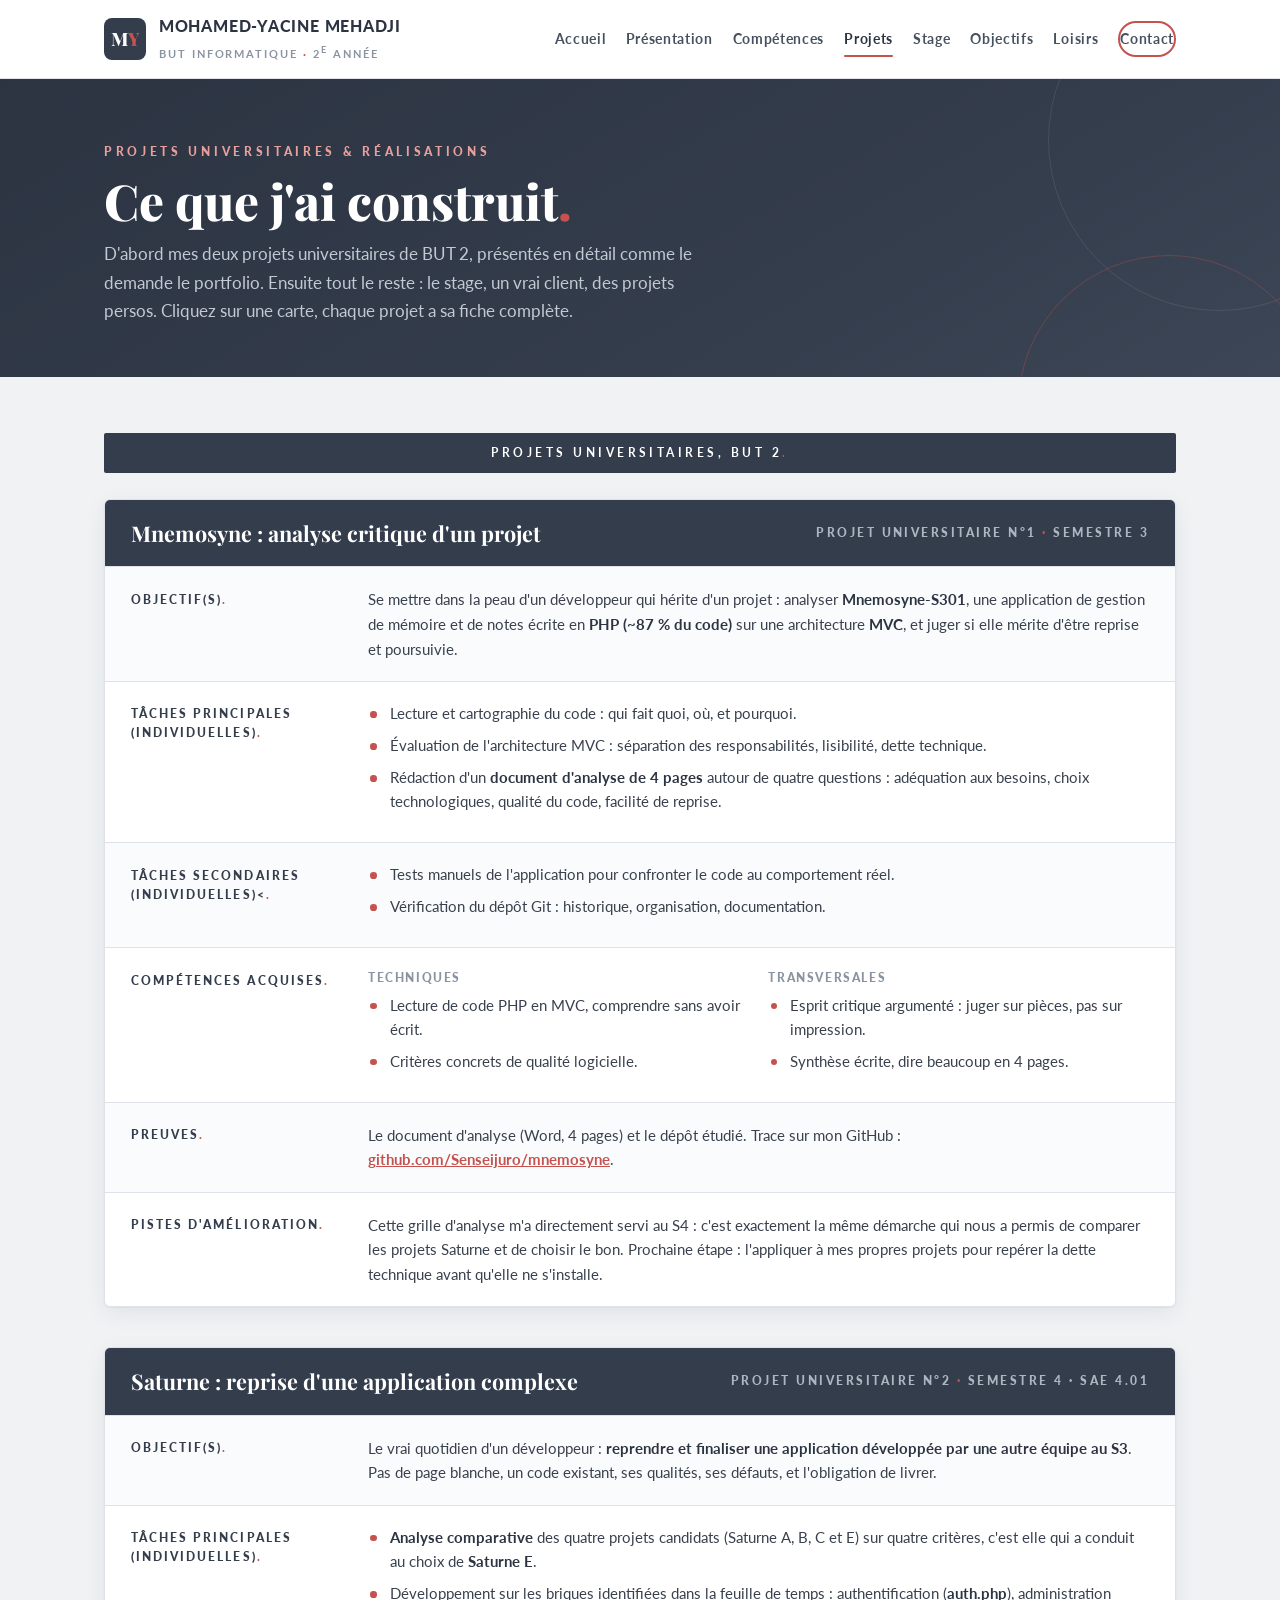
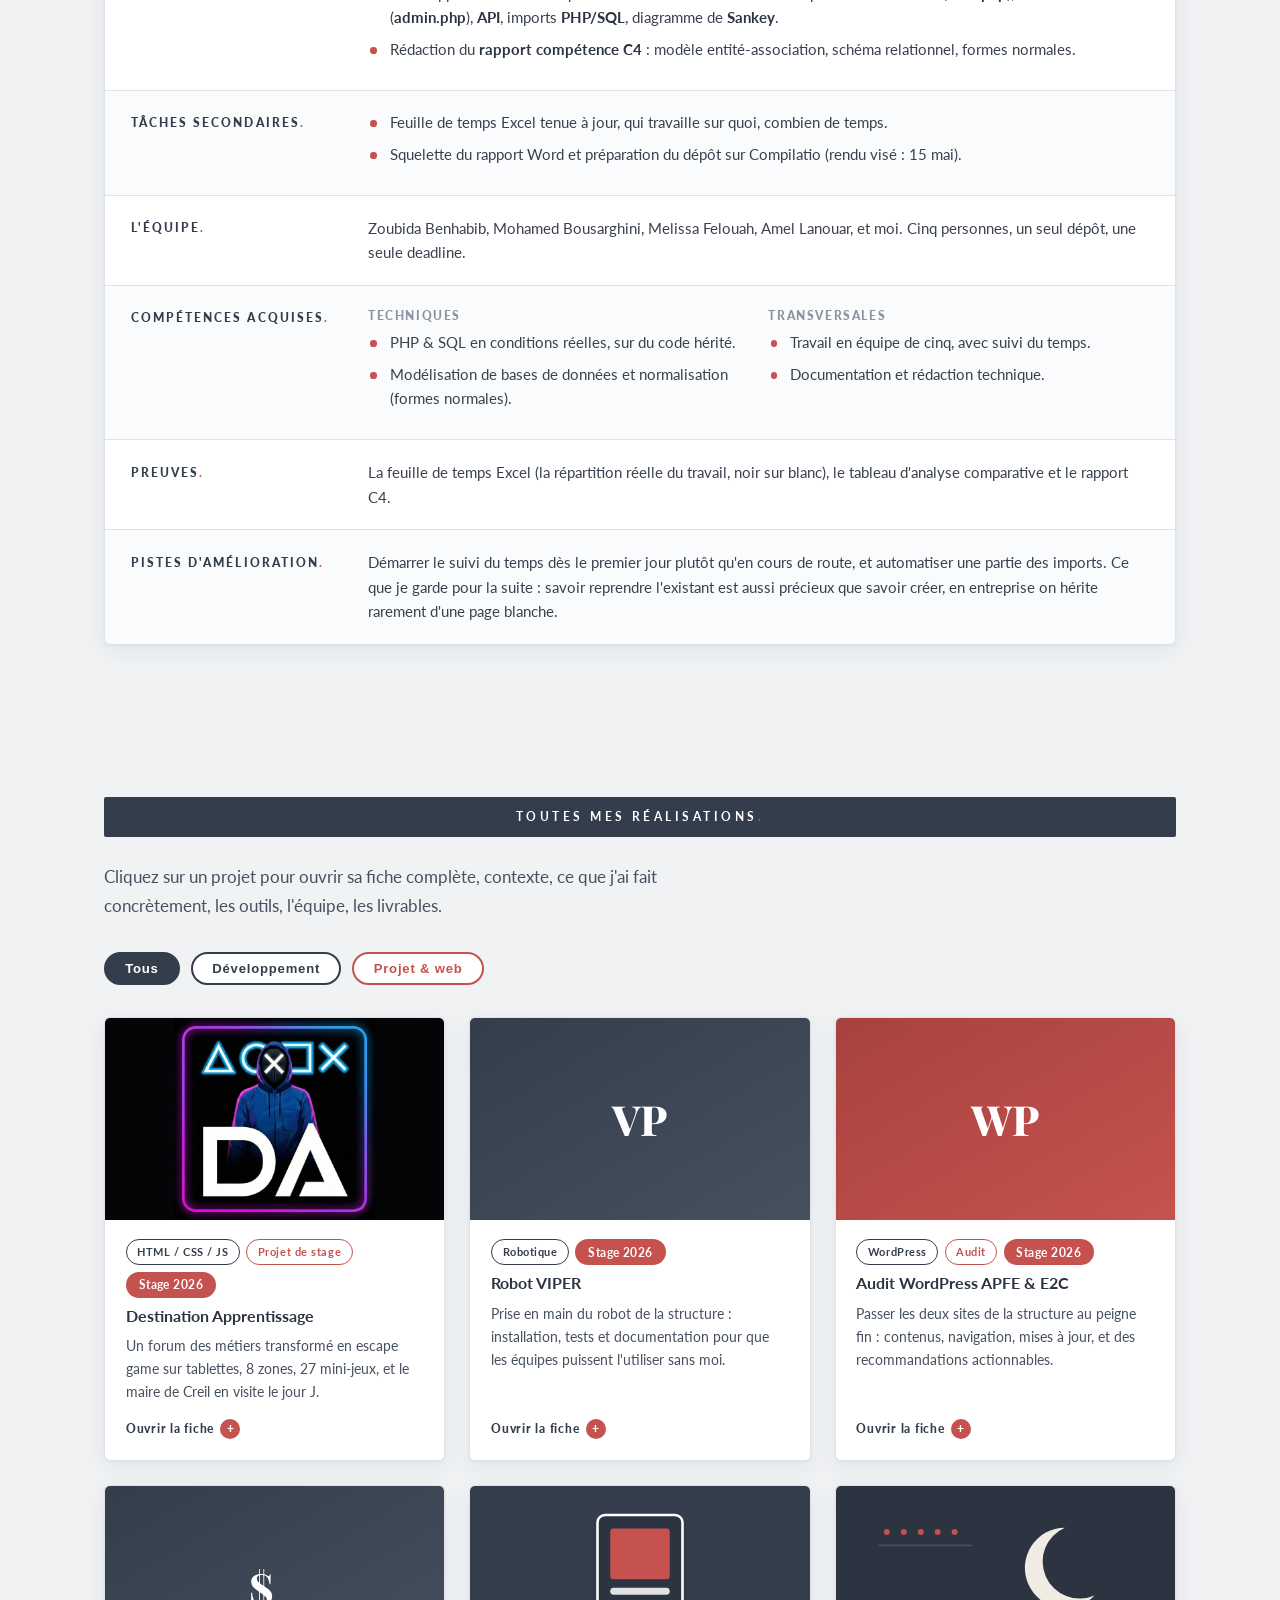
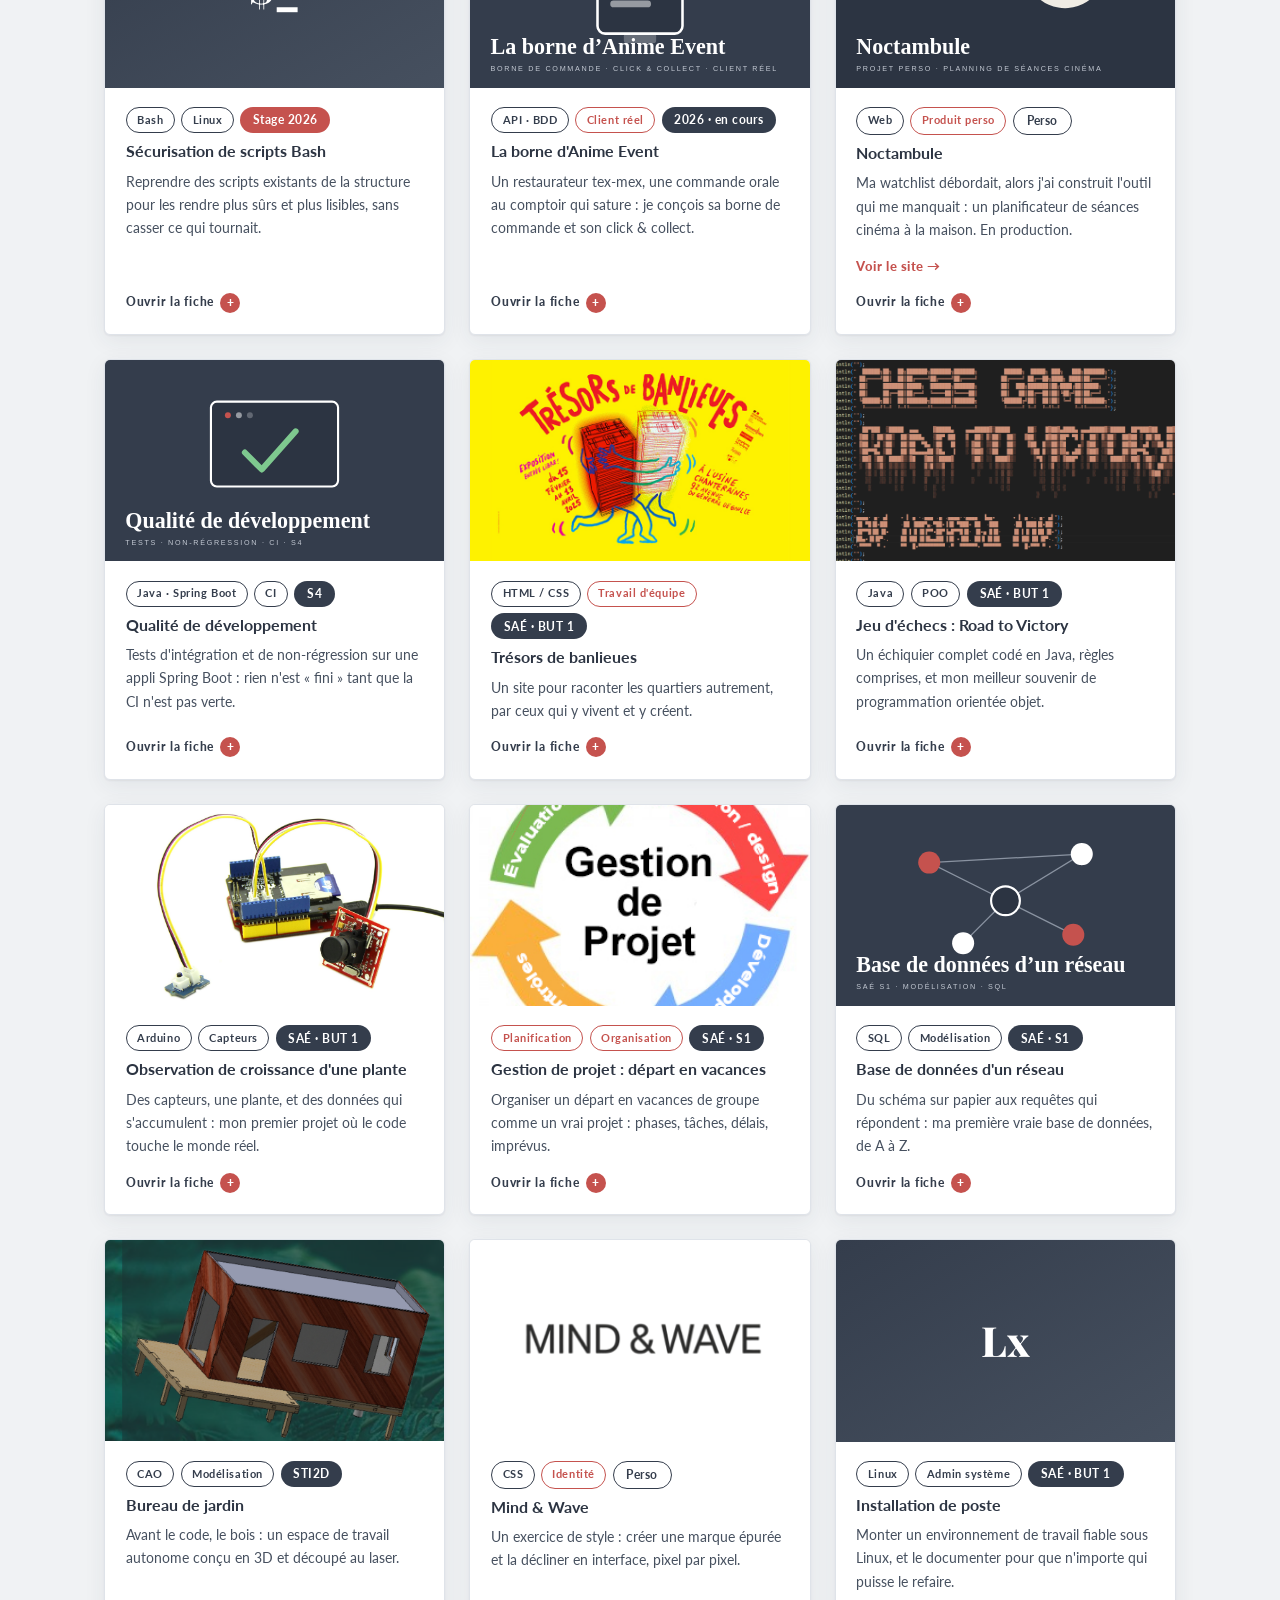
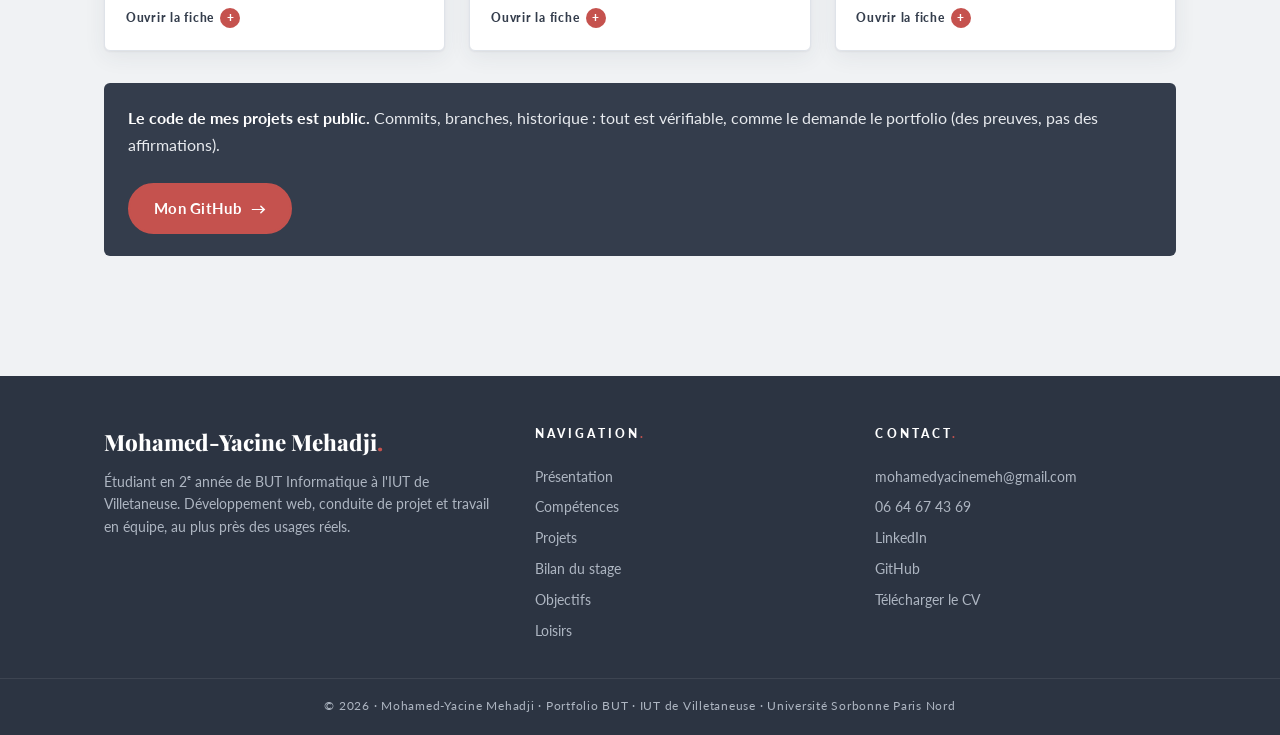
==== commit 1078bfa4: "Update projets.html" ====
--- a/pages/projets.html
+++ b/pages/projets.html
@@ -69,7 +69,7 @@
           </div>
         </div>
         <div class="drow">
-          <div class="dlabel">Tâches secondaires<i>.</i></div>
+          <div class="dlabel">Tâches secondaires<br>(individuelles)<<i>.</i></div>
           <div class="dval">
             <ul class="dots">
               <li>Tests manuels de l'application pour confronter le code au comportement réel.</li>
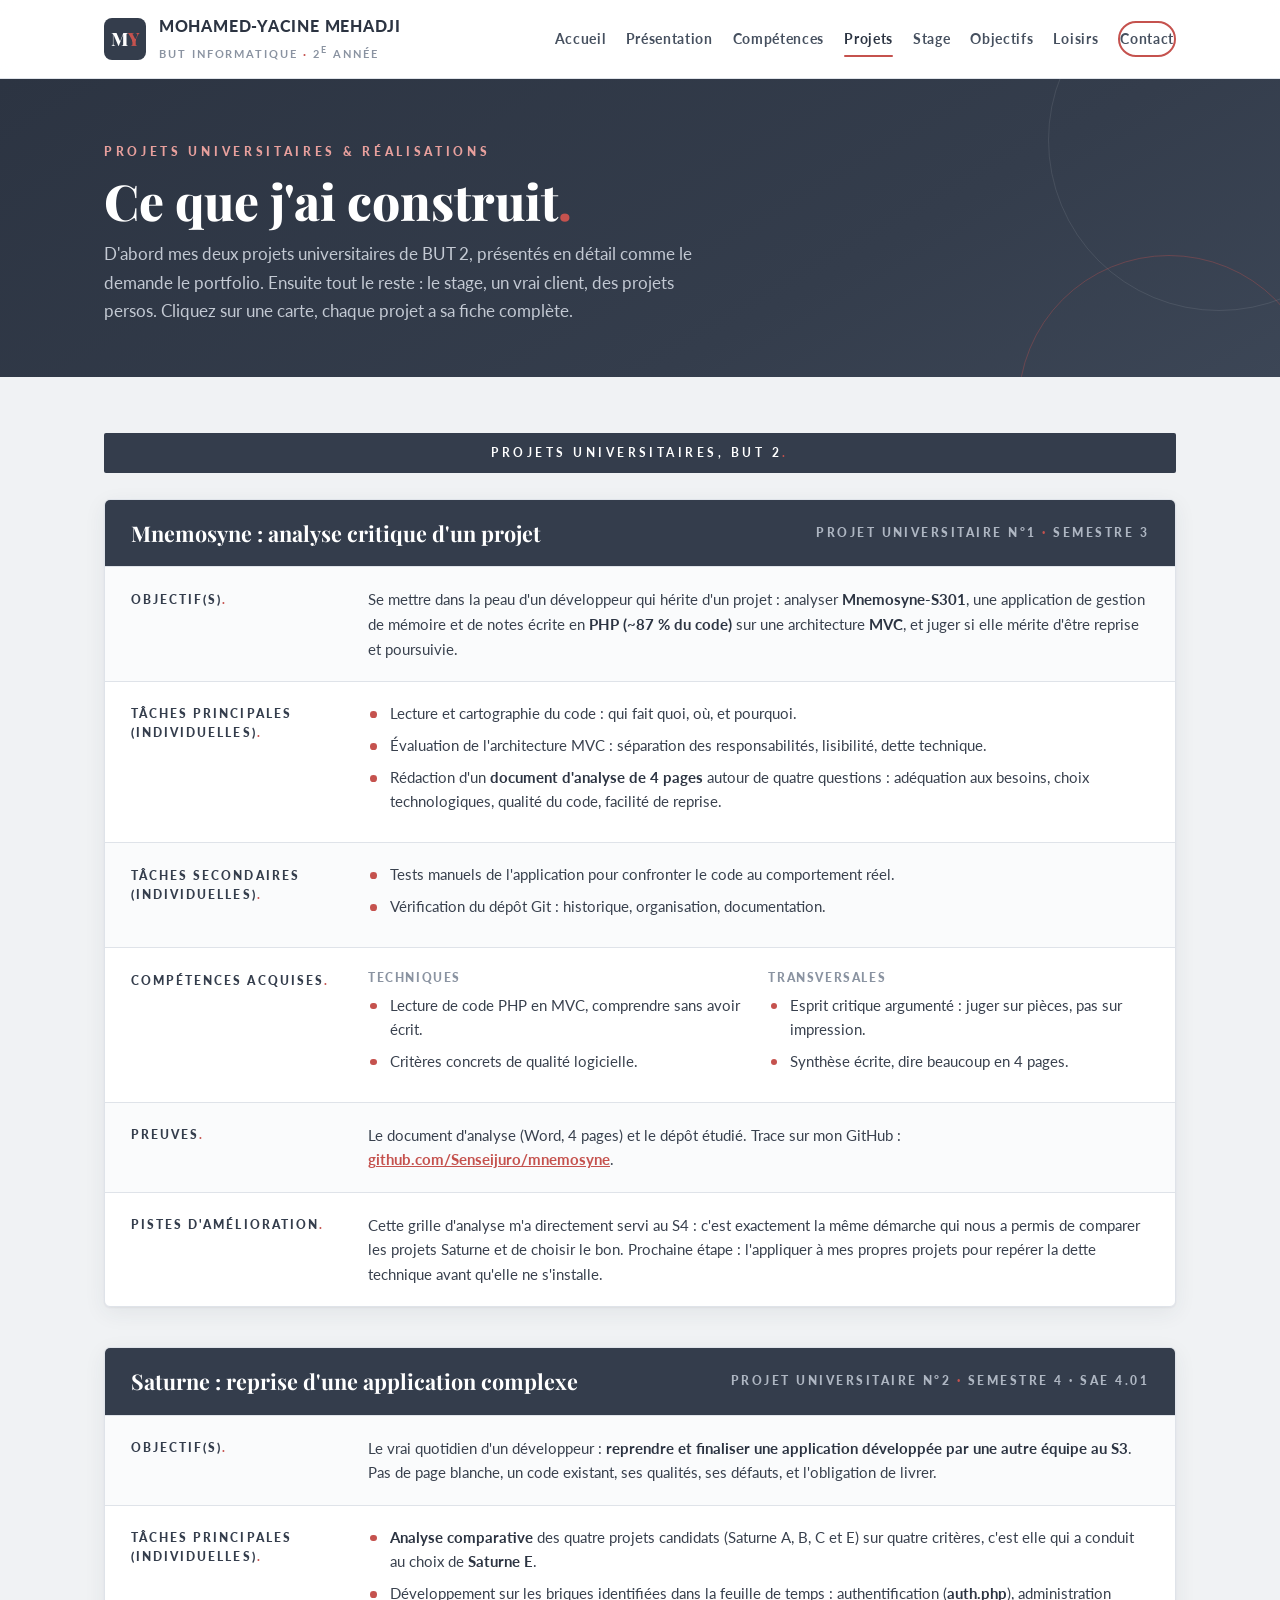
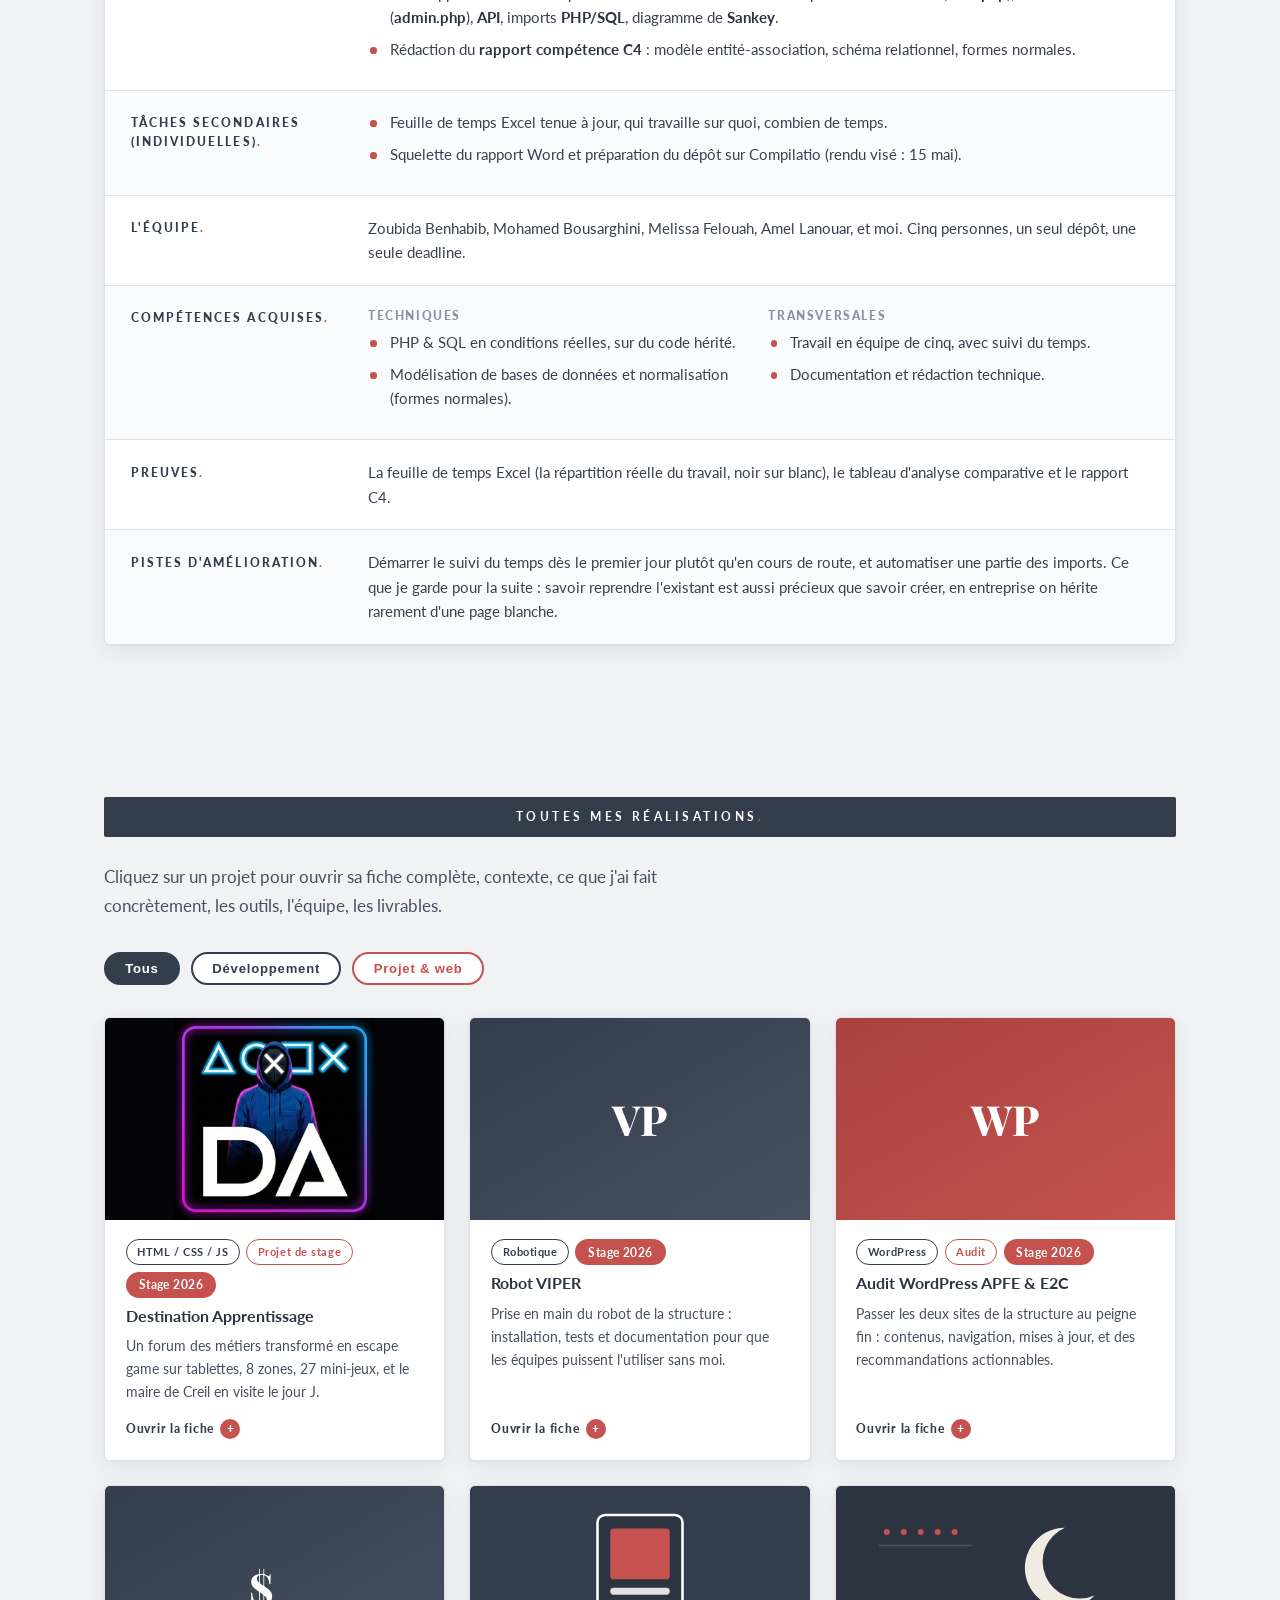
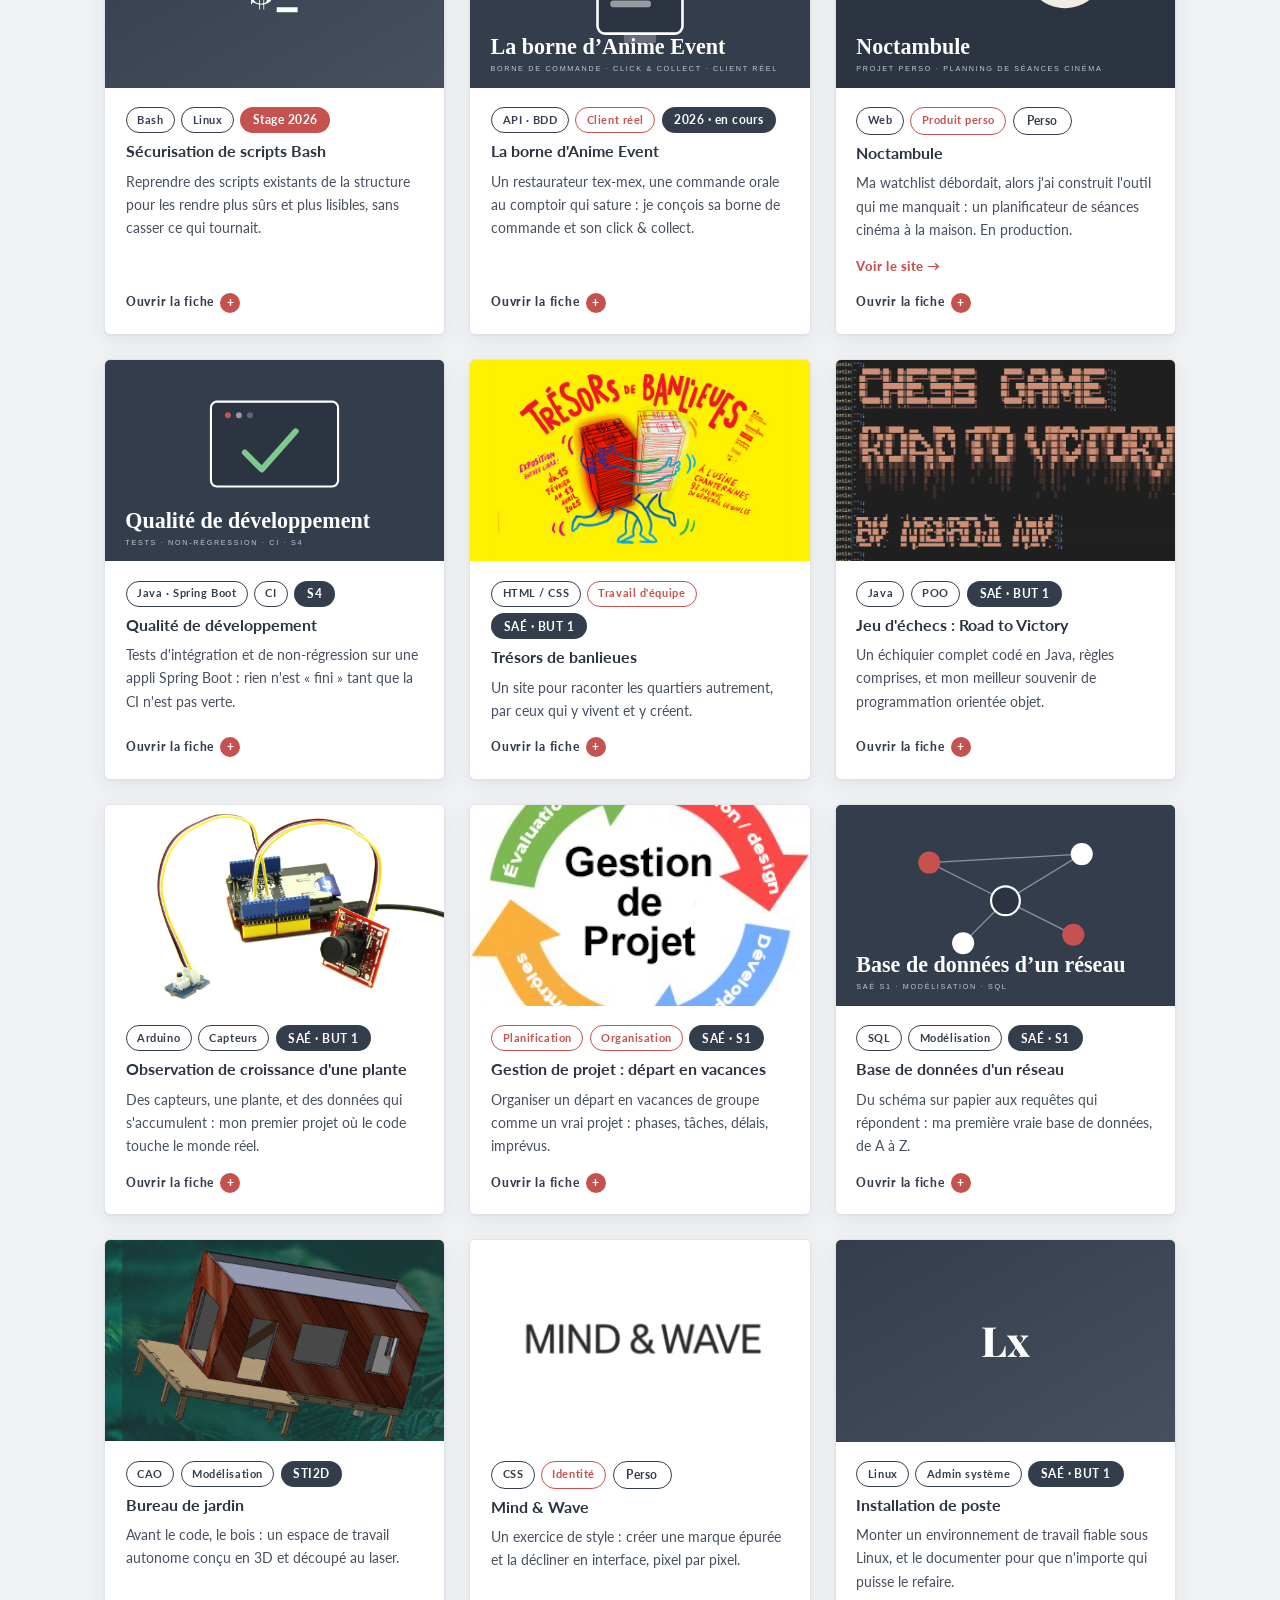
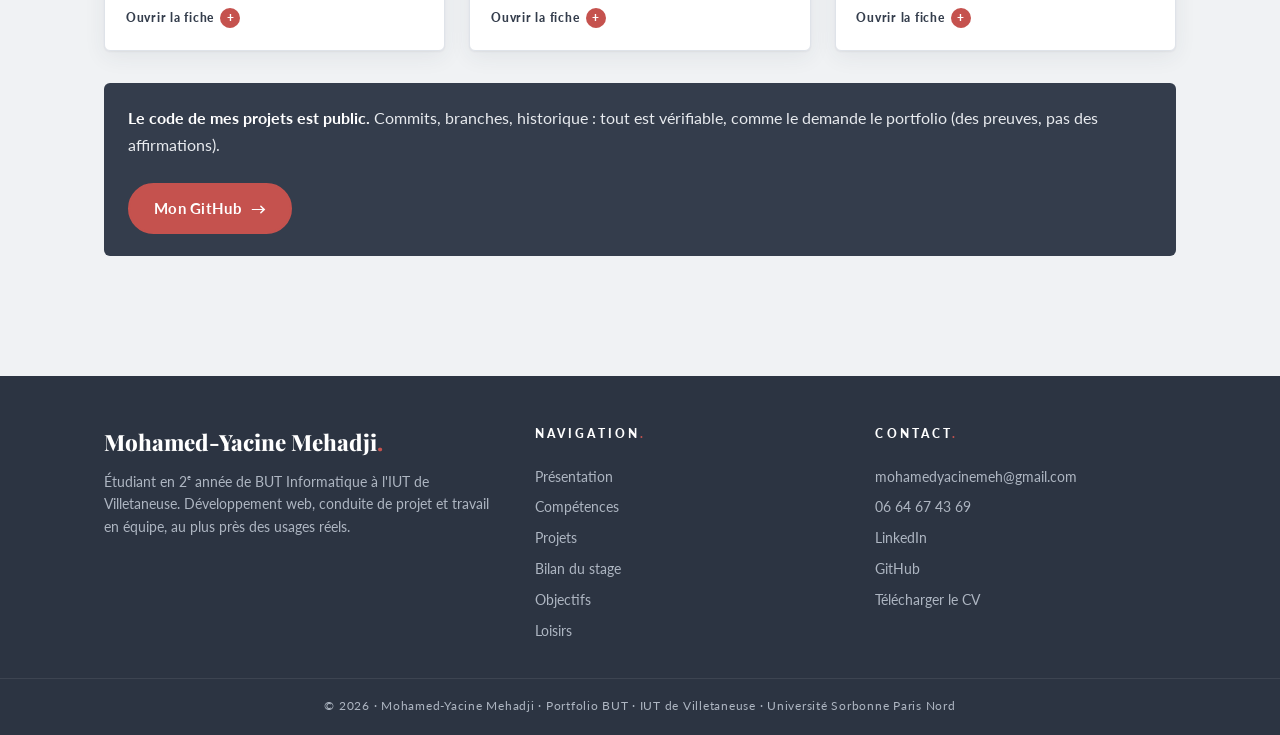
==== commit de858176: "Update projets.html" ====
--- a/pages/projets.html
+++ b/pages/projets.html
@@ -69,7 +69,7 @@
           </div>
         </div>
         <div class="drow">
-          <div class="dlabel">Tâches secondaires<br>(individuelles)<<i>.</i></div>
+          <div class="dlabel">Tâches secondaires<br>(individuelles)<i>.</i></div>
           <div class="dval">
             <ul class="dots">
               <li>Tests manuels de l'application pour confronter le code au comportement réel.</li>
@@ -130,7 +130,7 @@
           </div>
         </div>
         <div class="drow">
-          <div class="dlabel">Tâches secondaires<i>.</i></div>
+          <div class="dlabel">Tâches secondaires<br>(individuelles)<i>.</i></div>
           <div class="dval">
             <ul class="dots">
               <li>Feuille de temps Excel tenue à jour, qui travaille sur quoi, combien de temps.</li>
